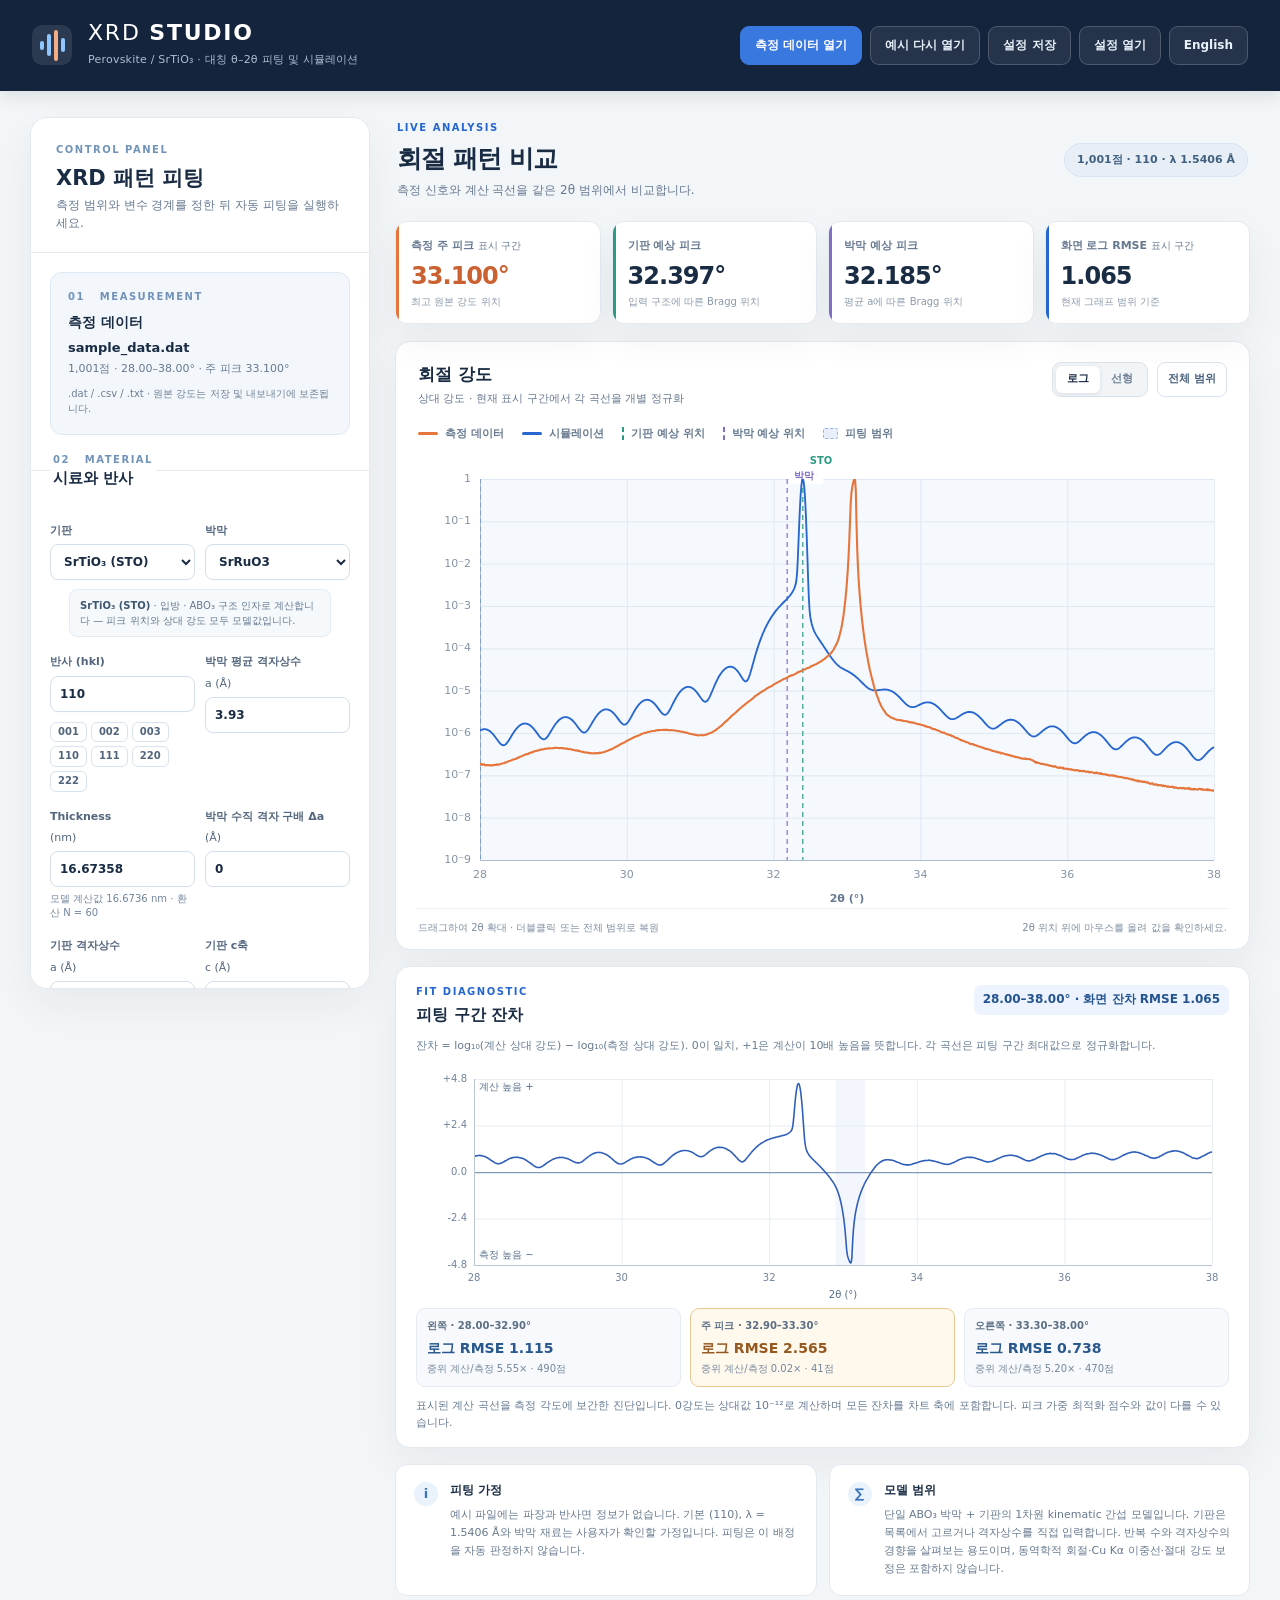
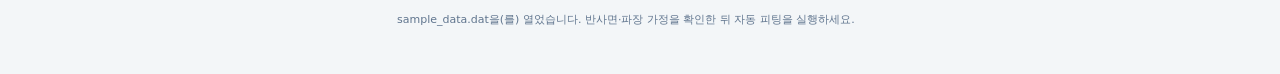
==== assets/xrd/index.html @ 5958a2b4 "Open the static XRD app after a shared lab code check" ====
<!doctype html>
<html lang="ko">
<head>
  <meta name="robots" content="noindex,nofollow">
  <meta charset="utf-8">
  <meta name="viewport" content="width=device-width, initial-scale=1">
  <meta name="theme-color" content="#14243d">
  <title>XRD Studio · 박막 회절 피팅</title>
  <link rel="icon" href="favicon.svg" type="image/svg+xml">
<link rel="stylesheet" href="styles.css">
  <script src="xrd_core.js" defer></script>
  <script src="xrd_fit.js" defer></script>
  <script src="xrd_local.js" defer></script>
  <script src="app.js" defer></script>
</head>
<body>
  <a class="skip-link" href="#results">결과로 건너뛰기</a>
  <header class="masthead">
    <div class="masthead-inner">
      <div class="brand">
        <div class="brand-mark" aria-hidden="true"><span></span><span></span><span></span><span></span></div>
        <div>
          <div class="brand-title">XRD <strong>STUDIO</strong></div>
          <p>Perovskite / SrTiO₃ · 대칭 θ–2θ 피팅 및 시뮬레이션</p>
        </div>
      </div>
      <div class="head-actions" aria-label="파일 작업">
        <button class="head-button primary" id="openData" type="button">측정 데이터 열기</button>
        <button class="head-button" id="openSample" type="button">예시 다시 열기</button>
        <button class="head-button" id="saveProject" type="button">설정 저장</button>
        <button class="head-button" id="loadProject" type="button">설정 열기</button>
        <a class="head-button lang-switch" id="langSwitch" href="en/">English</a>
      </div>
    </div>
  </header>

  <main class="workspace">
    <aside class="control-panel" aria-label="XRD 피팅과 시뮬레이션 설정">
      <div class="panel-heading">
        <div class="eyebrow">CONTROL PANEL</div>
        <h1>XRD 패턴 피팅</h1>
        <p>측정 범위와 변수 경계를 정한 뒤 자동 피팅을 실행하세요.</p>
      </div>

      <section class="data-card" aria-labelledby="data-title">
        <div class="section-kicker">01 &nbsp; MEASUREMENT</div>
        <h2 id="data-title">측정 데이터</h2>
        <div class="file-name" id="dataName">예시 데이터를 불러오는 중…</div>
        <div class="file-meta" id="dataMeta">2θ(°), 강도 · 2열 파일</div>
        <p class="small-note">.dat / .csv / .txt · 원본 강도는 저장 및 내보내기에 보존됩니다.</p>
      </section>

      <form id="settingsForm" novalidate>
        <fieldset class="setting-group">
          <legend><span class="section-kicker">02 &nbsp; MATERIAL</span><span>시료와 반사</span></legend>
          <div class="field-grid two">
            <label class="field">기판
              <select id="substrate_material" name="substrate_material"></select>
            </label>
            <label class="field">박막
              <select id="film_material" name="film_material">
                <option>SrRuO3</option><option>SrTiO3</option><option>BaTiO3</option>
                <option>LaAlO3</option><option>LaMnO3</option><option>LaNiO3</option><option>SrVO3</option>
              </select>
            </label>
          </div>
          <p class="small-note" id="substrateNote"></p>
          <div class="field-grid two">
            <label class="field">반사 (hkl)
              <input id="hkl" name="hkl" type="text" inputmode="text" autocomplete="off" spellcheck="false" value="110" required>
              <span class="hkl-quick" id="hklQuick"></span>
            </label>
            <label class="field">박막 평균 격자상수 <span>a (Å)</span><input id="film_lattice_a" name="film_lattice_a" type="number" step="any" value="3.93" required></label>
          </div>
          <div class="field-grid two">
            <label class="field">Thickness <span>(nm)</span><input id="film_thickness_nm" name="film_thickness_nm" type="number" step="any" min="0" value="16.67358" required><span class="thickness-conversion" id="filmThicknessQuantization">모델 반복 단위 N = 60</span></label>
            <label class="field">박막 수직 격자 구배 Δa <span>(Å)</span><input id="film_lattice_gradient_a" name="film_lattice_gradient_a" type="number" step="any" min="-0.2" max="0.2" value="0" required></label>
            <label class="field">기판 격자상수 <span>a (Å)</span><input id="substrate_lattice_a" name="substrate_lattice_a" type="number" step="any" value="3.905" required></label>
            <label class="field" id="substrateCField" hidden>기판 c축 <span>c (Å)</span><input id="substrate_lattice_c" name="substrate_lattice_c" type="number" step="any" min="0" value="0"></label>
            <label class="field">기판 유효 간섭 반복 수<input id="substrate_planes" name="substrate_planes" type="number" step="1" min="0" max="30000" value="10000" required></label>
          </div>
          <p class="small-note">Δa = 표면 a − 계면 a입니다. 모델의 반사면 법선 방향 유효 격자 간격이 선형으로 변한다고 가정하며, Thickness는 평균 a로 환산합니다.</p>
        </fieldset>

        <fieldset class="setting-group">
          <legend><span class="section-kicker">03 &nbsp; SCAN</span><span>측정과 분해능</span></legend>
          <label class="field">X선 파장 λ (Å)<input id="wavelength" name="wavelength" type="number" step="any" value="1.5406" required></label>
          <div class="field-grid three">
            <label class="field">2θ 시작 (°)<input id="xmin" name="xmin" type="number" step="any" value="28" required></label>
            <label class="field">2θ 끝 (°)<input id="xmax" name="xmax" type="number" step="any" value="38" required></label>
            <label class="field">간격 (°)<input id="step" name="step" type="number" step="any" value="0.01" required></label>
          </div>
          <div class="field-grid two">
            <label class="field">2θ 영점 보정 (°)<input id="angle_offset_deg" name="angle_offset_deg" type="number" step="any" value="0" required></label>
            <label class="field">기구 폭 FWHM (°)<input id="fwhm_deg" name="fwhm_deg" type="number" step="any" value="0.05" required></label>
          </div>
          <label class="field">상대 배경<input id="background" name="background" type="number" step="any" value="1e-8" required></label>
        </fieldset>

        <fieldset class="setting-group fitting-group">
          <legend><span class="section-kicker">04 &nbsp; FIT</span><span>자동 피팅</span></legend>
          <p class="fit-intro">선택한 2θ 구간에서 로그 강도와 주 피크 폭·형상을 함께 맞춥니다.</p>
          <div class="fit-range-heading"><strong>피팅 범위 (2θ)</strong><button id="useVisibleRange" type="button">현재 그래프 범위 사용</button></div>
          <div class="field-grid two fit-roi">
            <label class="field">시작 (°)<input id="fit_min" type="number" step="any" value="28" inputmode="decimal"></label>
            <label class="field">끝 (°)<input id="fit_max" type="number" step="any" value="38" inputmode="decimal"></label>
          </div>
          <div class="fit-variable-head"><strong>찾을 변수</strong><span>하한 · 상한</span></div>
          <div class="fit-variable-list">
            <div class="fit-variable" data-fit-key="film_lattice_a">
              <label class="fit-toggle"><input id="fit_enable_film_lattice_a" type="checkbox" checked><span>박막 평균 격자상수 a <small>Å</small></span></label>
              <div class="fit-bounds"><input id="fit_low_film_lattice_a" type="number" step="any" value="3.7" aria-label="박막 격자상수 하한"><span>–</span><input id="fit_high_film_lattice_a" type="number" step="any" value="4.15" aria-label="박막 격자상수 상한"></div>
            </div>
            <div class="fit-variable" data-fit-key="film_lattice_gradient_a">
              <label class="fit-toggle"><input id="fit_enable_film_lattice_gradient_a" type="checkbox"><span>박막 수직 격자 구배 Δa <small>Å</small></span></label>
              <div class="fit-bounds"><input id="fit_low_film_lattice_gradient_a" type="number" step="any" min="-0.2" max="0.2" value="-0.10" aria-label="박막 수직 격자 구배 하한"><span>–</span><input id="fit_high_film_lattice_gradient_a" type="number" step="any" min="-0.2" max="0.2" value="0.10" aria-label="박막 수직 격자 구배 상한"></div>
            </div>
            <div class="fit-variable" data-fit-key="film_planes">
              <label class="fit-toggle"><input id="fit_enable_film_planes" type="checkbox" checked><span>Thickness <small>nm</small></span></label>
              <div class="fit-bounds"><input id="fit_low_film_planes" type="number" step="any" min="0" value="1.3" aria-label="Thickness 하한 (nm)"><span>–</span><input id="fit_high_film_planes" type="number" step="any" min="0" value="140" aria-label="Thickness 상한 (nm)"></div>
              <div class="fit-conversion-note" id="fitThicknessBoundNote">현재 a·hkl 기준 반복 단위 N 범위로 환산됩니다.</div>
            </div>
            <div class="fit-variable" data-fit-key="angle_offset_deg">
              <label class="fit-toggle"><input id="fit_enable_angle_offset_deg" type="checkbox" checked><span>2θ 영점 보정 <small>°</small></span></label>
              <div class="fit-bounds"><input id="fit_low_angle_offset_deg" type="number" step="any" value="-1" aria-label="2θ 영점 보정 하한"><span>–</span><input id="fit_high_angle_offset_deg" type="number" step="any" value="1" aria-label="2θ 영점 보정 상한"></div>
            </div>
            <div class="fit-variable" data-fit-key="fwhm_deg">
              <label class="fit-toggle"><input id="fit_enable_fwhm_deg" type="checkbox"><span>기구 Gaussian FWHM <small>°</small></span></label>
              <div class="fit-bounds"><input id="fit_low_fwhm_deg" type="number" step="any" value="0.005" aria-label="기구 폭 하한"><span>–</span><input id="fit_high_fwhm_deg" type="number" step="any" value="0.3" aria-label="기구 폭 상한"></div>
            </div>
            <div class="fit-variable" data-fit-key="substrate_planes">
              <label class="fit-toggle"><input id="fit_enable_substrate_planes" type="checkbox"><span>기판 유효 간섭 반복 수 <small>정수</small></span></label>
              <div class="fit-bounds"><input id="fit_low_substrate_planes" type="number" step="1" min="1" max="30000" value="1000" aria-label="기판 간섭 반복 수 하한"><span>–</span><input id="fit_high_substrate_planes" type="number" step="1" min="1" max="30000" value="20000" aria-label="기판 간섭 반복 수 상한"></div>
            </div>
            <div class="fit-variable" data-fit-key="background">
              <label class="fit-toggle"><input id="fit_enable_background" type="checkbox"><span>상대 배경</span></label>
              <div class="fit-bounds"><input id="fit_low_background" type="number" step="any" value="0" aria-label="상대 배경 하한"><span>–</span><input id="fit_high_background" type="number" step="any" value="0.01" aria-label="상대 배경 상한"></div>
            </div>
          </div>
          <p class="fit-hint">선택한 변수의 현재값이 경계 밖이면 가장 가까운 경계에서 피팅을 시작합니다. Thickness는 평균 a·hkl로 정수 반복 단위 N에 환산됩니다. Δa는 기본적으로 고정되며 피팅을 켜도 독립적으로 측정된 strain을 뜻하지 않습니다. 기판 반복 수는 최대 30,000까지 입력할 수 있지만 넓은 계산 스캔에서는 적분 한계에 닿을 수 있습니다. 기구 FWHM은 측정 피크의 전체 반치폭과 다릅니다. 반사면, 파장, 재료 배정은 사용자가 정하는 가정입니다.</p>
          <label class="field fit-budget">탐색 예산
            <select id="fit_evaluations"><option value="400" selected>기본 · 최대 400회 평가</option><option value="800">정밀 · 최대 800회 평가</option><option value="1200">확대 · 최대 1,200회 평가</option></select>
          </label>
          <button class="button fit-action" id="runFit" type="button"><span class="fit-spinner" aria-hidden="true"></span> 측정 데이터 자동 피팅</button>
          <button class="button outline fit-cancel" id="cancelFit" type="button" hidden>피팅 중단</button>
          <div class="fit-progress" id="fitProgress" role="status" aria-live="polite">피팅 대기 중 · 최대 400회 모델 평가</div>
        </fieldset>

        <div class="panel-actions">
          <button class="button action" id="runSimulation" type="submit"><span class="button-icon" aria-hidden="true">↻</span> 시뮬레이션 업데이트</button>
          <button class="button subtle" id="alignPeak" type="button">측정 주 피크를 기판으로 가정해 정렬</button>
          <button class="button outline" id="exportCsv" type="button">곡선 CSV 내보내기 <span aria-hidden="true">↗</span></button>
        </div>
      </form>
    </aside>

    <section id="results" class="results" aria-labelledby="results-title">
      <div class="results-head">
        <div>
          <div class="eyebrow blue">LIVE ANALYSIS</div>
          <h2 id="results-title">회절 패턴 비교</h2>
          <p>측정 신호와 계산 곡선을 같은 2θ 범위에서 비교합니다.</p>
        </div>
        <div class="scan-badge" id="scanBadge">계산 준비 중</div>
      </div>

      <div class="metrics" aria-label="주요 결과">
        <div class="metric-card observed"><div class="metric-label">측정 주 피크 <span>표시 구간</span></div><div class="metric-value" id="observedPeak">—</div><div class="metric-hint">최고 원본 강도 위치</div></div>
        <div class="metric-card substrate"><div class="metric-label">기판 예상 피크</div><div class="metric-value" id="substratePeak">—</div><div class="metric-hint">입력 구조에 따른 Bragg 위치</div></div>
        <div class="metric-card film"><div class="metric-label">박막 예상 피크</div><div class="metric-value" id="filmPeak">—</div><div class="metric-hint">평균 a에 따른 Bragg 위치</div></div>
        <div class="metric-card error"><div class="metric-label">화면 로그 RMSE <span>표시 구간</span></div><div class="metric-value" id="logRmse">—</div><div class="metric-hint">현재 그래프 범위 기준</div></div>
      </div>

      <section class="fit-result" id="fitResult" aria-labelledby="fit-result-title" hidden>
        <div class="fit-result-top"><div><div class="eyebrow blue">BEST FIT</div><h3 id="fit-result-title">자동 피팅 결과</h3></div><span id="fitResultRange">—</span></div>
        <p class="fit-stale" id="fitStale" hidden>설정이 변경되었습니다. 아래 값은 이전 피팅 결과입니다. 변경한 설정으로 피팅을 다시 실행하세요.</p>
        <div class="fit-result-grid">
          <div><span id="fitThicknessLabel">Thickness (피팅값)</span><strong id="fitThickness">—</strong></div>
          <div><span>박막 평균 a</span><strong id="fitLattice">—</strong></div>
          <div><span id="fitGradientLabel">박막 수직 격자 구배 Δa</span><strong id="fitGradient">—</strong><small id="fitGradientEndpoints">—</small></div>
          <div><span id="fitPlanesLabel">반복 단위 N (피팅)</span><strong id="fitPlanes">—</strong></div>
          <div><span>기구 Gaussian FWHM</span><strong id="fitFwhm">—</strong></div>
          <div><span>피크 반치폭 · 측정 → 계산</span><strong id="fitPeakFwhm">—</strong></div>
          <div><span>로그 RMSE</span><strong id="fitError">—</strong></div>
        </div>
        <p id="fitResultDetails">—</p>
        <p id="fitMerit" class="fit-merit" hidden></p>
        <div class="fit-warning" id="fitWarning" hidden></div>
        <p class="fit-result-note">Thickness는 평균 a와 선택한 hkl의 단일 박막/기판 모델값입니다. Δa는 계면→표면 유효 격자 간격의 선형 변화이며 독립적으로 측정된 strain이 아닙니다. 피크 반치폭은 박막·기판 간섭까지 포함한 측정/계산 패턴의 폭이며 기구 Gaussian FWHM과 다릅니다. 반사면·파장·재료 배정이 달라지면 결과도 달라집니다. 최적화가 전역 최적값을 보장하지 않으므로 초기값·경계·탐색 예산을 바꿔 재실행해 확인하세요.</p>
      </section>

      <section class="chart-card" aria-labelledby="chart-title">
        <div class="chart-heading">
          <div>
            <h3 id="chart-title">회절 강도</h3>
            <p>상대 강도 · 현재 표시 구간에서 각 곡선을 개별 정규화</p>
          </div>
          <div class="chart-controls">
            <div class="segmented" role="group" aria-label="강도 축">
              <button id="logScale" type="button" aria-pressed="true">로그</button>
              <button id="linearScale" type="button" aria-pressed="false">선형</button>
            </div>
            <button class="reset-button" id="resetZoom" type="button">전체 범위</button>
          </div>
        </div>
        <p class="curve-stale" id="curveStale" hidden>모델 입력값이 아직 적용되지 않았습니다. 현재 그래프와 잔차는 마지막 계산 곡선을 보여줍니다.</p>
        <div class="legend" aria-label="그래프 범례">
          <span><i class="legend-line measured"></i>측정 데이터</span>
          <span><i class="legend-line simulated"></i>시뮬레이션</span>
          <span><i class="legend-marker substrate"></i>기판 예상 위치</span>
          <span><i class="legend-marker film"></i>박막 예상 위치</span>
          <span><i class="legend-region"></i>피팅 범위</span>
        </div>
        <div class="plot-wrap" id="plotWrap">
          <canvas id="chartCanvas" role="img" aria-label="측정 데이터와 시뮬레이션 강도의 2θ 그래프"></canvas>
          <canvas id="interactionCanvas" aria-hidden="true"></canvas>
          <div class="plot-tooltip" id="plotTooltip" hidden></div>
        </div>
        <div class="chart-footer"><span>드래그하여 2θ 확대 · 더블클릭 또는 전체 범위로 복원</span><span id="hoverReadout" aria-live="off">2θ 위치 위에 마우스를 올려 값을 확인하세요.</span></div>
      </section>

      <section class="residual-card" id="residualCard" aria-labelledby="residual-title" hidden>
        <div class="residual-heading"><div><div class="eyebrow blue">FIT DIAGNOSTIC</div><h3 id="residual-title">피팅 구간 잔차</h3></div><strong id="residualOverall">—</strong></div>
        <p class="residual-explanation">잔차 = log₁₀(계산 상대 강도) − log₁₀(측정 상대 강도). 0이 일치, +1은 계산이 10배 높음을 뜻합니다. 각 곡선은 피팅 구간 최대값으로 정규화합니다.</p>
        <div class="residual-plot-wrap" id="residualPlotWrap"><canvas id="residualCanvas" role="img" aria-label="피팅 범위의 각도별 계산 대 측정 로그 강도 잔차"></canvas></div>
        <div class="residual-regions" id="residualRegions" aria-label="왼쪽, 주 피크, 오른쪽 구간별 잔차"></div>
        <p class="residual-note" id="residualNote">표시된 전체 계산 곡선을 측정 각도에 보간한 진단입니다. 피팅 최적화 점수와 값이 다를 수 있습니다.</p>
      </section>

      <div class="info-grid">
        <section class="info-card" aria-labelledby="assumptions-title">
          <div class="info-icon" aria-hidden="true">i</div>
          <div><h3 id="assumptions-title">피팅 가정</h3><p>예시 파일에는 파장과 반사면 정보가 없습니다. 기본 (110), λ = 1.5406 Å와 박막 재료는 사용자가 확인할 가정입니다. 피팅은 이 배정을 자동 판정하지 않습니다.</p></div>
        </section>
        <section class="info-card" aria-labelledby="model-title">
          <div class="info-icon" aria-hidden="true">∑</div>
          <div><h3 id="model-title">모델 범위</h3><p>단일 ABO₃ 박막 + 기판의 1차원 kinematic 간섭 모델입니다. 기판은 목록에서 고르거나 격자상수를 직접 입력합니다. 반복 수와 격자상수의 경향을 살펴보는 용도이며, 동역학적 회절·Cu Kα 이중선·절대 강도 보정은 포함하지 않습니다.</p></div>
        </section>
      </div>
      <div class="status" id="status" role="status" aria-live="polite">예시 데이터를 불러오는 중입니다.</div>
    </section>
  </main>

  <input id="dataFile" type="file" accept=".dat,.csv,.txt,.xy,text/plain,text/csv" hidden>
  <input id="projectFile" type="file" accept=".json,application/json" hidden>
</body>
</html>
---- assets/xrd/styles.css ----
:root{color-scheme:light;--navy:#14243d;--ink:#1a2c44;--muted:#66788f;--line:#e3e9ef;--bg:#f3f6f8;--white:#fff;--blue:#2566cf;--orange:#e5753b;--green:#2d9b83;--violet:#806ec4;--shadow:0 16px 42px rgba(25,45,70,.055)}
*{box-sizing:border-box}
html{scroll-behavior:smooth}
body{margin:0;background:var(--bg);color:var(--ink);font-family:Inter,Apple SD Gothic Neo,Pretendard,Noto Sans KR,Malgun Gothic,system-ui,-apple-system,sans-serif;font-size:14px;line-height:1.48}
button,input,select{font:inherit}
button{cursor:pointer}
button:disabled{cursor:wait;opacity:.7}
:focus-visible{outline:3px solid #88b7fd;outline-offset:2px}
.skip-link{position:absolute;top:-100px;left:16px;background:#fff;z-index:20;padding:9px 12px;border-radius:6px}.skip-link:focus{top:10px}
.masthead{background:var(--navy);color:#fff;box-shadow:0 3px 18px rgba(12,30,54,.13)}
.masthead-inner{width:min(1600px,100%);margin:auto;min-height:91px;display:flex;align-items:center;justify-content:space-between;gap:24px;padding:15px 32px}
.brand{display:flex;align-items:center;gap:16px;min-width:0}.brand-title{font-size:22px;line-height:1;font-weight:300;letter-spacing:.08em;white-space:nowrap}.brand-title strong{font-weight:800}.brand p{color:#afbdd0;margin:8px 0 0;font-size:11px;letter-spacing:.02em;white-space:nowrap}
.brand-mark{width:40px;height:40px;display:flex;align-items:center;justify-content:center;gap:3px;border-radius:10px;background:rgba(255,255,255,.1);flex:none}.brand-mark span{width:4px;border-radius:2px;background:#8fc6fd}.brand-mark span:nth-child(1){height:9px}.brand-mark span:nth-child(2){height:22px}.brand-mark span:nth-child(3){height:31px;background:#f3ad85}.brand-mark span:nth-child(4){height:14px}
.head-actions{display:flex;gap:8px;align-items:center;justify-content:flex-end;flex-wrap:wrap}.head-button{border:1px solid rgba(255,255,255,.19);background:rgba(255,255,255,.075);color:#e8f0fa;border-radius:9px;padding:10px 14px;font-weight:650;font-size:12px;white-space:nowrap;transition:background .18s,border .18s,transform .18s}.head-button:hover{background:rgba(255,255,255,.15);transform:translateY(-1px)}.head-button.primary{background:#3978df;border-color:#3978df;color:white}.head-button.primary:hover{background:#4c88ee}
.workspace{width:min(1600px,100%);margin:0 auto;padding:26px 30px 42px;display:grid;grid-template-columns:340px minmax(0,1fr);gap:25px;align-items:start}
.control-panel,.chart-card,.metric-card,.info-card{background:#fff;border:1px solid var(--line);box-shadow:var(--shadow)}
.control-panel{border-radius:17px;overflow:auto;max-height:calc(100vh - 28px);position:sticky;top:14px;scrollbar-width:thin}
.panel-heading{padding:25px 25px 20px;border-bottom:1px solid var(--line)}.eyebrow,.section-kicker{font-size:10px;letter-spacing:.15em;font-weight:800;color:#7293b8}.eyebrow.blue{color:var(--blue)}.panel-heading h1{font-size:21px;line-height:1.2;margin:8px 0 6px}.panel-heading p,.results-head p{color:var(--muted);margin:0;font-size:12px}
.data-card{margin:19px 19px 0;padding:17px;background:#f3f7fb;border:1px solid #dce8f3;border-radius:12px}.data-card h2{font-size:14px;margin:7px 0 7px}.file-name{font-size:13px;font-weight:750;word-break:break-all;line-height:1.3}.file-meta{font-size:11px;color:var(--muted);margin-top:4px}.small-note{color:#6c7e92;font-size:10px;margin:10px 0 0}
.setting-group{min-width:0;border:0;border-top:1px solid var(--line);margin:19px 0 0;padding:18px 19px 0}.setting-group legend{padding:0 3px;display:flex;flex-direction:column;gap:3px;font-size:15px;font-weight:800;line-height:1.25}.setting-group legend .section-kicker{font-size:10px;font-weight:800}.static-field{display:flex;justify-content:space-between;align-items:center;color:var(--muted);font-size:11px;border-radius:8px;background:#f6f8fa;padding:8px 10px;margin:4px 0 11px}.static-field strong{font-size:12px;color:var(--ink)}.muted{font-weight:500;color:var(--muted)}
.field-grid{display:grid;gap:10px;margin-top:9px}.field-grid.two{grid-template-columns:repeat(2,minmax(0,1fr))}.field-grid.three{grid-template-columns:repeat(3,minmax(0,1fr));gap:8px}.field{display:flex;flex-direction:column;gap:5px;font-size:11px;font-weight:700;color:#52657c;min-width:0;margin-top:8px}.field span{font-weight:500}.field input,.field select{width:100%;min-width:0;height:36px;border:1px solid #d5dfea;border-radius:8px;background:#fff;color:var(--ink);padding:0 9px;font-size:12px;font-weight:600;box-shadow:0 1px 2px rgba(20,36,61,.015);transition:border-color .15s,box-shadow .15s}.field input:focus,.field select:focus{border-color:#6c9ee9;box-shadow:0 0 0 3px #e7f0ff;outline:0}.field input:invalid{border-color:#d8816c}
.panel-actions{display:grid;gap:8px;padding:22px 19px 22px}.button{border-radius:9px;min-height:40px;border:1px solid transparent;padding:8px 12px;font-weight:800;font-size:12px;transition:background .18s,transform .18s,border .18s}.button:hover:not(:disabled){transform:translateY(-1px)}.button.action{background:var(--blue);color:#fff;box-shadow:0 6px 15px rgba(37,102,207,.19)}.button.action:hover{background:#1e57b8}.button.subtle{background:#edf3fc;color:#294e87}.button.subtle:hover{background:#e1ecfa}.button.outline{background:#fff;border-color:#cfdae7;color:#40546e}.button.outline:hover{background:#f8fafc}.button-icon{font-size:17px;line-height:0;vertical-align:-1px;margin-right:5px}
.results{min-width:0}.results-head{display:flex;align-items:center;justify-content:space-between;gap:16px;margin:4px 2px 21px}.results-head h2{font-size:25px;margin:4px 0 5px;letter-spacing:-.035em}.scan-badge{font-size:11px;white-space:nowrap;color:#41607f;background:#e7eef5;border:1px solid #d8e4ef;padding:8px 12px;border-radius:99px;font-weight:750}
.metrics{display:grid;grid-template-columns:repeat(4,minmax(0,1fr));gap:11px;margin-bottom:17px}.metric-card{border-radius:12px;padding:16px 15px 14px;position:relative;overflow:hidden;min-width:0}.metric-card::before{content:"";position:absolute;inset:0 auto 0 0;width:3px;background:var(--blue)}.metric-card.observed::before{background:var(--orange)}.metric-card.substrate::before{background:var(--green)}.metric-card.film::before{background:var(--violet)}.metric-card.error::before{background:var(--blue)}.metric-label{font-size:11px;color:var(--muted);font-weight:800;white-space:nowrap}.metric-label span{font-weight:500;font-size:10px}.metric-value{font-size:24px;line-height:1.2;font-variant-numeric:tabular-nums;font-weight:800;margin:8px 0 4px;letter-spacing:-.04em;white-space:nowrap}.metric-card.observed .metric-value{color:#cb6031}.metric-hint{color:#8a99aa;font-size:10px;white-space:nowrap;overflow:hidden;text-overflow:ellipsis}
.chart-card{border-radius:15px;padding:20px 20px 13px}.chart-heading{display:flex;justify-content:space-between;align-items:start;gap:12px;padding:0 2px}.chart-heading h3{font-size:17px;margin:0 0 3px}.chart-heading p{margin:0;color:var(--muted);font-size:11px}.chart-controls{display:flex;align-items:center;gap:9px}.segmented{display:flex;border:1px solid #d9e3ec;padding:3px;border-radius:9px;background:#f2f5f8}.segmented button{border:0;background:transparent;color:#6f8094;padding:5px 11px;border-radius:6px;font-weight:750;font-size:11px}.segmented button[aria-pressed=true]{background:#fff;color:var(--ink);box-shadow:0 1px 4px rgba(25,45,70,.12)}.reset-button{border:1px solid #d9e3ec;background:#fff;color:#465f7c;font-size:11px;font-weight:800;border-radius:8px;padding:8px 10px;white-space:nowrap}.reset-button:hover{background:#f5f8fb}
.legend{display:flex;align-items:center;gap:18px;flex-wrap:wrap;margin:19px 2px 0;color:#677a90;font-size:11px;font-weight:700}.legend span{display:flex;align-items:center;gap:7px}.legend-line{width:20px;height:0;border-top:3px solid;border-radius:2px}.legend-line.measured{border-color:var(--orange)}.legend-line.simulated{border-color:var(--blue)}.legend-marker{height:13px;border-left:2px dashed}.legend-marker.substrate{border-color:var(--green)}.legend-marker.film{border-color:var(--violet)}
.plot-wrap{height:460px;width:100%;position:relative;margin-top:6px;touch-action:none;cursor:crosshair;overflow:hidden}.plot-wrap canvas{position:absolute;inset:0;width:100%;height:100%;display:block}.plot-wrap #interactionCanvas{pointer-events:none}.plot-tooltip{position:absolute;z-index:3;pointer-events:none;min-width:148px;background:rgba(20,36,61,.95);color:#fff;border-radius:8px;padding:9px 11px;font-size:11px;line-height:1.55;box-shadow:0 8px 25px rgba(15,31,53,.22);white-space:nowrap}.plot-tooltip b{font-size:12px}.plot-tooltip .orange{color:#ffb087}.plot-tooltip .blue{color:#9bbfff}
.chart-footer{border-top:1px solid #edf1f4;display:flex;justify-content:space-between;gap:10px;padding:12px 2px 0;color:#7e8da0;font-size:10px}.chart-footer span:last-child{font-variant-numeric:tabular-nums;text-align:right}
.info-grid{display:grid;grid-template-columns:repeat(2,minmax(0,1fr));gap:12px;margin-top:16px}.info-card{border-radius:12px;padding:17px 18px;display:flex;gap:12px;box-shadow:none}.info-card h3{font-size:12px;margin:0 0 6px}.info-card p{margin:0;color:#67798e;font-size:11px;line-height:1.65}.info-icon{display:grid;place-items:center;flex:none;width:24px;height:24px;border-radius:50%;background:#eaf2fb;color:#3b75bd;font-size:13px;font-weight:800}.status{margin:16px 2px 0;min-height:20px;font-size:11px;color:#60758e}.status.error{color:#b64538}
@media(max-width:1120px){.masthead-inner{padding:15px 22px}.workspace{padding:22px;grid-template-columns:305px minmax(0,1fr);gap:18px}.metrics{grid-template-columns:repeat(2,minmax(0,1fr))}.metric-card{padding:13px}.metric-value{font-size:22px}.info-grid{grid-template-columns:1fr}.head-actions{gap:5px}.head-button{padding:8px 9px;font-size:11px}}
@media(max-width:760px){.masthead-inner{align-items:flex-start;flex-direction:column;gap:16px;padding:18px}.brand p{white-space:normal}.head-actions{justify-content:flex-start}.workspace{display:block;padding:16px}.control-panel{max-height:none;position:static;margin-bottom:22px}.results-head{align-items:flex-start;flex-direction:column;gap:9px}.chart-card{padding:16px 12px 12px}.chart-heading{flex-wrap:wrap}.plot-wrap{height:370px}.legend{gap:8px 14px}.chart-footer{flex-direction:column}.chart-footer span:last-child{text-align:left}}
@media(max-width:420px){.head-actions{display:grid;grid-template-columns:repeat(2,1fr);width:100%}.head-button{white-space:normal}.metrics{gap:8px}.metric-label{font-size:10px}.metric-value{font-size:19px}.metric-hint{font-size:9px}.field-grid.three{grid-template-columns:repeat(3,minmax(0,1fr))}.field-grid.three .field{font-size:10px}.plot-wrap{height:330px}.scan-badge{white-space:normal}}

/* Automatic fitting controls and results */
.fitting-group{padding-bottom:4px}.fit-intro{font-size:11px;line-height:1.55;color:var(--muted);margin:8px 0 13px}.fit-range-heading,.fit-variable-head{display:flex;align-items:center;justify-content:space-between;gap:8px}.fit-range-heading strong,.fit-variable-head strong{font-size:11px;color:#40546e}.fit-range-heading button{border:0;background:transparent;color:var(--blue);font-size:10px;font-weight:800;padding:3px 0;text-align:right}.fit-range-heading button:hover{text-decoration:underline}.fit-roi{margin-top:2px}.fit-variable-head{margin-top:17px;padding-bottom:5px;border-bottom:1px solid #e9eef3}.fit-variable-head span{font-size:10px;color:#90a0b0}.fit-variable-list{display:grid;gap:0}.fit-variable{padding:10px 0;border-bottom:1px solid #edf1f4}.fit-toggle{display:flex;align-items:center;gap:8px;color:#435870;font-size:11px;font-weight:750;cursor:pointer}.fit-toggle input{width:15px;height:15px;accent-color:#2869ce;cursor:pointer;flex:none;margin:0}.fit-toggle small{font-size:10px;color:#8b9aab;font-weight:550}.fit-bounds{display:grid;grid-template-columns:minmax(0,1fr) 12px minmax(0,1fr);align-items:center;gap:5px;margin:7px 0 0 23px}.fit-bounds input{width:100%;min-width:0;height:32px;border:1px solid #d5dfea;border-radius:7px;background:#fff;color:var(--ink);padding:0 7px;font-size:11px;font-weight:650;font-variant-numeric:tabular-nums}.fit-bounds input:focus{border-color:#6c9ee9;box-shadow:0 0 0 3px #e7f0ff;outline:0}.fit-bounds span{text-align:center;color:#a1afbd}.fit-variable.is-fixed .fit-bounds{opacity:.5}.fit-variable.is-fixed .fit-bounds input{background:#f7f9fb}.fit-hint{font-size:10px;line-height:1.6;color:#77899e;margin:12px 0 13px}.button.fit-action{display:flex;align-items:center;justify-content:center;width:100%;background:#173e77;color:#fff;min-height:43px;box-shadow:0 6px 15px rgba(23,62,119,.17)}.button.fit-action:hover{background:#205297}.button.fit-action:disabled{opacity:.74}.fit-spinner{display:none;width:14px;height:14px;border:2px solid rgba(255,255,255,.35);border-top-color:#fff;border-radius:50%;margin-right:7px}.fit-action.is-busy .fit-spinner{display:inline-block;animation:fit-spin .8s linear infinite}@keyframes fit-spin{to{transform:rotate(360deg)}}.button.fit-cancel{width:100%;margin-top:7px;border-color:#e0c3bb;color:#9a4b38;background:#fff}.button.fit-cancel:hover:not(:disabled){background:#fdf4f2}.button.fit-cancel[hidden]{display:none}
.head-actions .lang-switch{display:inline-flex;align-items:center;text-decoration:none}
.hkl-quick{display:flex;gap:4px;flex-wrap:wrap;margin-top:5px}.hkl-quick button{border:1px solid #d9e3ec;background:#fff;color:#51657d;border-radius:6px;padding:2px 7px;font-size:10px;font-weight:700;font-variant-numeric:tabular-nums}.hkl-quick button:hover:not(:disabled){background:#eef4fc;border-color:#b9cde8}.hkl-quick button[aria-pressed=true]{background:#2566cf;border-color:#2566cf;color:#fff}
#substrateNote{margin:9px 19px 0;padding:8px 10px;background:#f6f9fc;border:1px solid #e3ebf3;border-radius:8px;font-size:10px;line-height:1.5;color:#64788f}#substrateNote:empty{display:none}#substrateNote b{color:#3d566e}#substrateNote b.sw-absent{color:#b64538}
.fit-progress{font-size:10px;line-height:1.5;color:#708399;min-height:17px;margin-top:8px}.fit-progress.error{color:#b64538}.fit-progress.success{color:#207a69}.fit-progress.warning{color:#995a20}
.fit-result{background:#fff;border:1px solid #cbdcf4;border-left:4px solid var(--blue);border-radius:13px;padding:17px 19px;margin:0 0 17px;box-shadow:var(--shadow)}.fit-result[hidden]{display:none}.fit-result-top{display:flex;justify-content:space-between;align-items:center;gap:12px}.fit-result h3{font-size:16px;margin:3px 0 0}.fit-result-top>span{color:#6382a6;font-size:11px;font-weight:750;white-space:nowrap}.fit-result-grid{display:grid;grid-template-columns:repeat(4,minmax(0,1fr));gap:9px;margin-top:16px}.fit-result-grid>div{background:#f3f7fc;border:1px solid #e3ecf7;border-radius:9px;padding:10px 11px;min-width:0}.fit-result-grid span{display:block;font-size:10px;color:#6c8097;font-weight:750}.fit-result-grid strong{display:block;font-size:17px;color:#1e4f94;font-variant-numeric:tabular-nums;white-space:nowrap;overflow:hidden;text-overflow:ellipsis;margin-top:4px}.fit-result>p{margin:12px 0 0;color:#526b86;font-size:11px;line-height:1.55}.fit-result>p.fit-result-note{color:#77899d;font-size:10px;margin-top:5px}.legend-region{display:inline-block;width:15px;height:11px;background:rgba(37,102,207,.1);border:1px dashed #91b3e8;border-radius:2px}
@media(max-width:1120px){.fit-result-grid{grid-template-columns:repeat(2,minmax(0,1fr))}}
.fit-result.is-stale{border-color:#c6d0dc;border-left-color:#8798aa}.fit-result.is-stale .fit-result-grid,.fit-result.is-stale .fit-result-note{opacity:.76}.fit-result>p.fit-stale{border:1px solid #e7c999;background:#fff6e6;color:#805218;font-size:12px;font-weight:750;padding:10px 12px;border-radius:8px;margin:12px 0 0}.fit-stale[hidden]{display:none}
.curve-stale{font-size:11px;font-weight:750;line-height:1.5;color:#805218;background:#fff6e6;border:1px solid #e7c999;border-radius:7px;padding:8px 10px;margin:13px 2px 0}.curve-stale[hidden]{display:none}
.residual-card{background:#fff;border:1px solid var(--line);border-radius:15px;box-shadow:var(--shadow);margin-top:16px;padding:18px 20px 16px}.residual-card[hidden]{display:none}.residual-heading{display:flex;justify-content:space-between;align-items:flex-start;gap:12px}.residual-heading h3{font-size:16px;margin:3px 0 0}.residual-heading strong{font-size:12px;color:#24548f;background:#edf4ff;border-radius:7px;padding:6px 9px;white-space:nowrap;font-variant-numeric:tabular-nums}.residual-explanation,.residual-note{font-size:11px;color:#667a91;line-height:1.55}.residual-explanation{margin:11px 0 3px}.residual-note{margin:10px 0 0}.residual-plot-wrap{width:100%;height:245px;position:relative}.residual-plot-wrap canvas{position:absolute;inset:0;width:100%;height:100%;display:block}.residual-regions{display:grid;grid-template-columns:repeat(3,minmax(0,1fr));gap:9px;margin-top:6px}.residual-region{border:1px solid #e4ebf3;background:#f7f9fc;border-radius:9px;padding:10px;min-width:0}.residual-region.is-worst{border-color:#e8c992;background:#fff9ed}.residual-region span,.residual-region strong,.residual-region small{display:block}.residual-region span{font-size:10px;font-weight:800;color:#5b6e84}.residual-region strong{font-size:14px;color:#28588e;margin-top:4px;font-variant-numeric:tabular-nums}.residual-region.is-worst strong{color:#95581f}.residual-region small{font-size:10px;color:#73869a;margin-top:3px;line-height:1.4}
@media(max-width:760px){.residual-card{padding:16px 12px}.residual-heading{flex-wrap:wrap}.residual-heading strong{white-space:normal}.residual-plot-wrap{height:230px}.residual-regions{grid-template-columns:1fr}}
.fit-result>div.fit-warning{border:1px solid #f3d7b0;background:#fff8ec;color:#8a561e;border-radius:8px;padding:9px 11px;margin-top:11px;font-size:11px;line-height:1.5}.fit-warning[hidden]{display:none}.fit-warning-item{display:block;position:relative;padding-left:13px}.fit-warning-item+.fit-warning-item{margin-top:5px}.fit-warning-item::before{content:"•";position:absolute;left:2px;color:#b9772b;font-weight:800}.fit-result.needs-review{border-color:#e9c28e;border-left-color:#c88331}
.fit-budget{margin:0 0 12px}.fit-budget select{background:#f8fbff}
.thickness-conversion{font-size:10px;color:#71849b;font-weight:600;line-height:1.4}.fit-conversion-note{margin:5px 0 0 23px;color:#8292a5;font-size:10px;line-height:1.45}.fit-result-grid{grid-template-columns:repeat(4,minmax(0,1fr))}.fit-result-grid strong{font-size:15px}.fit-result-grid small{display:block;color:#71849b;font-size:10px;line-height:1.4;margin-top:4px}.fit-result>p.fit-merit{color:#315c90;background:#edf4ff;border-radius:7px;padding:7px 10px;margin-top:9px}.fit-merit[hidden]{display:none}
@media(max-width:1120px){.fit-result-grid{grid-template-columns:repeat(2,minmax(0,1fr))}}
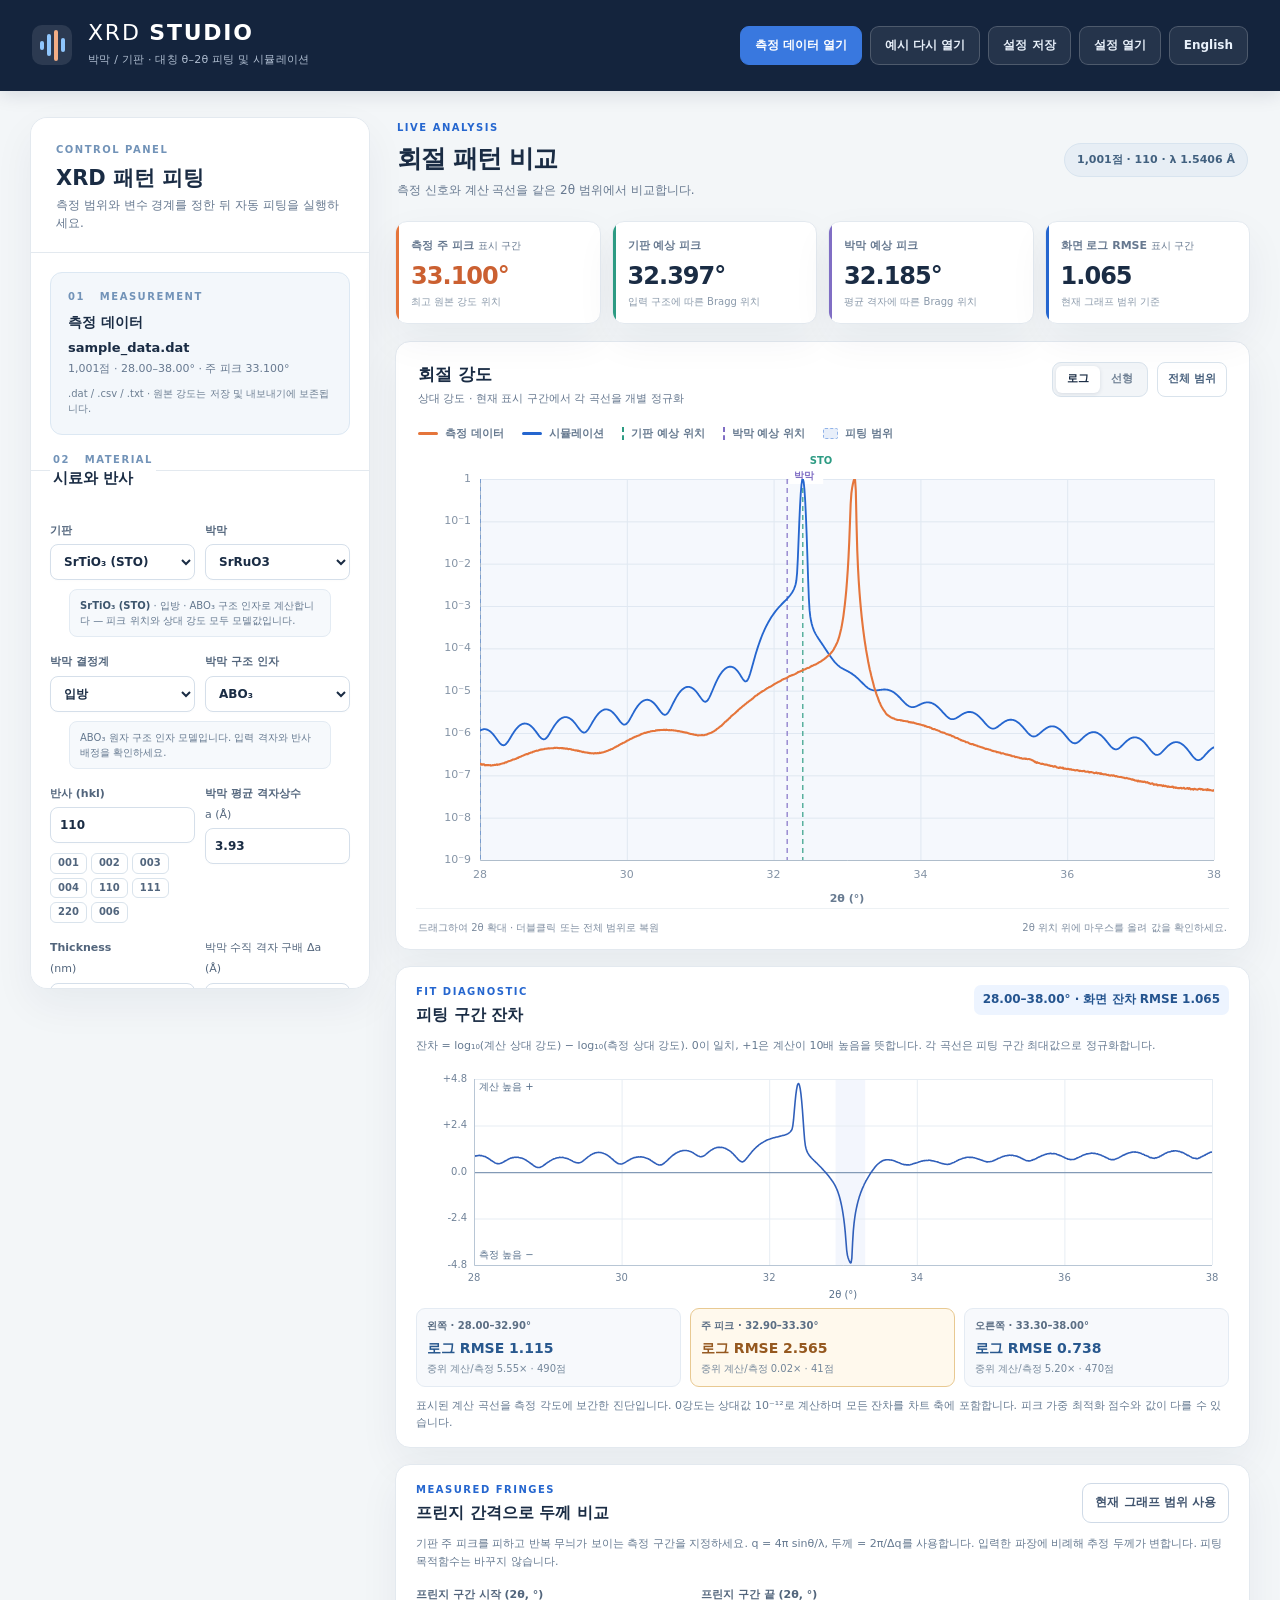
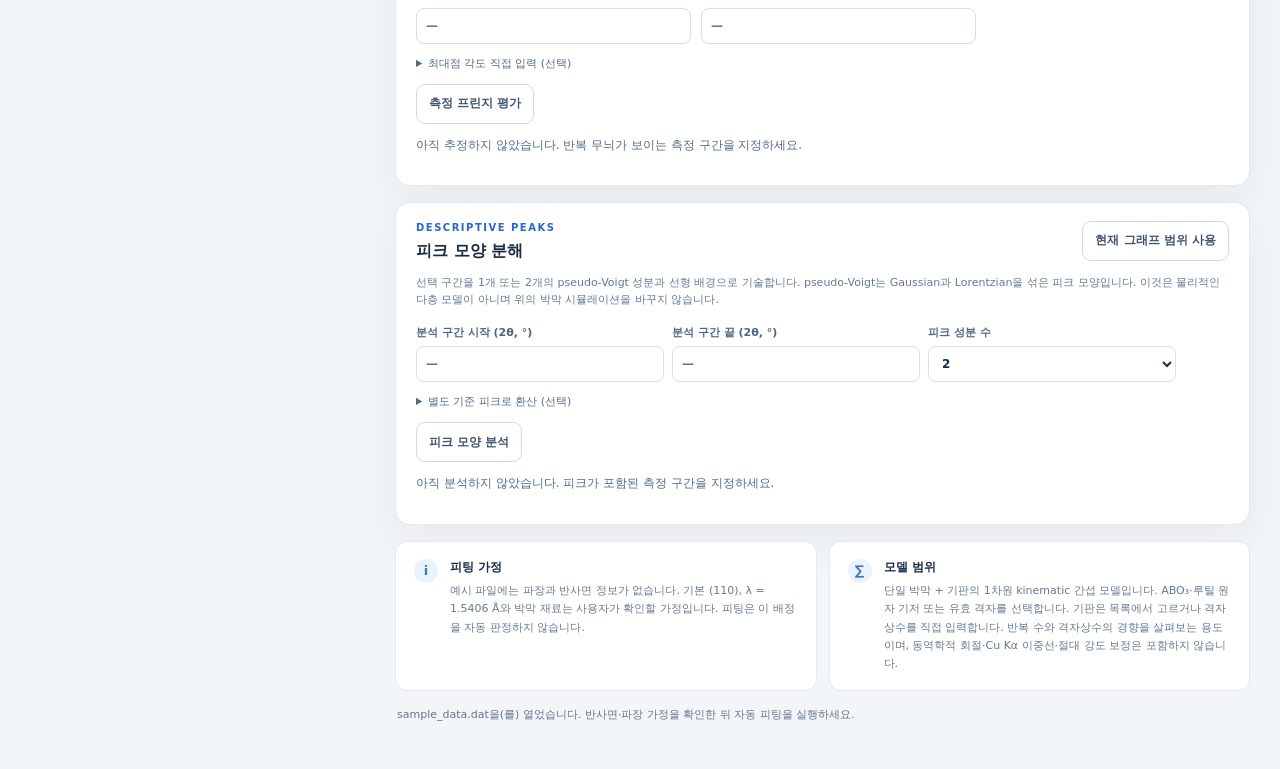
==== commit f5320260: "Build rutile XRD diagnostics and verify bilingual analysis workflows" ====
--- a/assets/xrd/index.html
+++ b/assets/xrd/index.html
@@ -10,6 +10,8 @@
 <link rel="stylesheet" href="styles.css">
   <script src="xrd_core.js" defer></script>
   <script src="xrd_fit.js" defer></script>
+  <script src="xrd_fringes.js" defer></script>
+  <script src="xrd_peaks.js" defer></script>
   <script src="xrd_local.js" defer></script>
   <script src="app.js" defer></script>
 </head>
@@ -21,7 +23,7 @@
         <div class="brand-mark" aria-hidden="true"><span></span><span></span><span></span><span></span></div>
         <div>
           <div class="brand-title">XRD <strong>STUDIO</strong></div>
-          <p>Perovskite / SrTiO₃ · 대칭 θ–2θ 피팅 및 시뮬레이션</p>
+          <p>박막 / 기판 · 대칭 θ–2θ 피팅 및 시뮬레이션</p>
         </div>
       </div>
       <div class="head-actions" aria-label="파일 작업">
@@ -61,10 +63,16 @@
               <select id="film_material" name="film_material">
                 <option>SrRuO3</option><option>SrTiO3</option><option>BaTiO3</option>
                 <option>LaAlO3</option><option>LaMnO3</option><option>LaNiO3</option><option>SrVO3</option>
+                <option value="VO2">VO₂ (rutile R)</option><option value="TiO2">TiO₂ (rutile)</option>
               </select>
             </label>
           </div>
           <p class="small-note" id="substrateNote"></p>
+          <div class="field-grid two">
+            <label class="field">박막 결정계<select id="film_system"><option value="cubic">입방</option><option value="tetragonal">정방</option></select></label>
+            <label class="field">박막 구조 인자<select id="film_basis"><option value="perovskite">ABO₃</option><option value="rutile">루틸</option><option value="lattice">유효 격자</option></select></label>
+          </div>
+          <p class="small-note" id="filmNote"></p>
           <div class="field-grid two">
             <label class="field">반사 (hkl)
               <input id="hkl" name="hkl" type="text" inputmode="text" autocomplete="off" spellcheck="false" value="110" required>
@@ -72,14 +80,22 @@
             </label>
             <label class="field">박막 평균 격자상수 <span>a (Å)</span><input id="film_lattice_a" name="film_lattice_a" type="number" step="any" value="3.93" required></label>
           </div>
+          <label class="field" id="filmCField" hidden>박막 평균 격자상수 <span>c (Å) · 0 = a</span><input id="film_lattice_c" name="film_lattice_c" type="number" step="any" min="0" value="0" required></label>
           <div class="field-grid two">
             <label class="field">Thickness <span>(nm)</span><input id="film_thickness_nm" name="film_thickness_nm" type="number" step="any" min="0" value="16.67358" required><span class="thickness-conversion" id="filmThicknessQuantization">모델 반복 단위 N = 60</span></label>
-            <label class="field">박막 수직 격자 구배 Δa <span>(Å)</span><input id="film_lattice_gradient_a" name="film_lattice_gradient_a" type="number" step="any" min="-0.2" max="0.2" value="0" required></label>
+            <label class="field"><span id="filmGradientName">박막 수직 격자 구배 Δa</span> <span>(Å)</span><input id="film_lattice_gradient_a" name="film_lattice_gradient_a" type="number" step="any" min="-0.2" max="0.2" value="0" required></label>
             <label class="field">기판 격자상수 <span>a (Å)</span><input id="substrate_lattice_a" name="substrate_lattice_a" type="number" step="any" value="3.905" required></label>
             <label class="field" id="substrateCField" hidden>기판 c축 <span>c (Å)</span><input id="substrate_lattice_c" name="substrate_lattice_c" type="number" step="any" min="0" value="0"></label>
             <label class="field">기판 유효 간섭 반복 수<input id="substrate_planes" name="substrate_planes" type="number" step="1" min="0" max="30000" value="10000" required></label>
           </div>
-          <p class="small-note">Δa = 표면 a − 계면 a입니다. 모델의 반사면 법선 방향 유효 격자 간격이 선형으로 변한다고 가정하며, Thickness는 평균 a로 환산합니다.</p>
+          <p class="small-note" id="filmGradientNote">Δa = 표면 a − 계면 a입니다. 반사면 법선 간격의 선형 변화를 가정합니다. Thickness는 평균 격자와 hkl로 환산합니다.</p>
+          <div class="field-grid two">
+            <label class="field">박막 경계 테이퍼 폭 w <span>(반복 단위)</span><input id="film_interface_width" name="film_interface_width" type="number" step="any" min="0" max="1000" value="0" required></label>
+            <label class="field">박막 두께 분포 σN <span>(반복 단위)</span><input id="film_thickness_sigma" name="film_thickness_sigma" type="number" step="any" min="0" max="20" value="0" required></label>
+          </div>
+          <label class="field">박막 상대 강도 배율<input id="film_intensity_scale" name="film_intensity_scale" type="number" step="any" min="0" max="100" value="1" required></label>
+          <p class="small-note">박막 산란 진폭에 √배율을 곱한 뒤 기판 진폭과 합칩니다. 1은 기준값, 0은 박막 산란 없음입니다. 경험적 상대 강도 조절이며 흡수·체적 분율·거칠기를 개별적으로 측정하거나 구별하지 않습니다.</p>
+          <p class="small-note">w는 박막 양 끝의 산란 진폭을 완만하게 줄이는 경험적 테이퍼 폭입니다. σN은 서로 비간섭인 면내 영역들의 정수 두께 분포이며 강도를 평균합니다. 둘 다 0이면 기존 모델입니다. 두 값은 거칠기를 직접 측정한 값이 아니며, 먼저 하나씩 켜서 비교하세요. σN을 켜면 계산 시간이 늘어납니다.</p>
         </fieldset>
 
         <fieldset class="setting-group">
@@ -94,7 +110,27 @@
             <label class="field">2θ 영점 보정 (°)<input id="angle_offset_deg" name="angle_offset_deg" type="number" step="any" value="0" required></label>
             <label class="field">기구 폭 FWHM (°)<input id="fwhm_deg" name="fwhm_deg" type="number" step="any" value="0.05" required></label>
           </div>
+          <div class="field-grid two">
+            <label class="field">넓은 분해능 성분 비율 f<input id="resolution_halo_fraction" name="resolution_halo_fraction" type="number" step="any" min="0" max="0.2" value="0" required></label>
+            <label class="field">넓은 분해능 성분 폭 배수 m<input id="resolution_halo_width" name="resolution_halo_width" type="number" step="any" min="1" max="20" value="3" required></label>
+          </div>
+          <p class="small-note">각각 면적이 1인 두 Gaussian을 (1 − f)·G(σ) + f·G(mσ)로 섞습니다. f는 넓은 성분의 적분 비율입니다(0.005 = 0.5%). 넓은 성분의 FWHM은 위 FWHM의 m배입니다. f = 0이면 m은 효과가 없고, FWHM = 0이면 두 항목 모두 효과가 없습니다.</p>
+          <p class="small-note">이것은 분해능 모양을 기술하는 모델이며, 측정된 기구 함수가 아닙니다. 기판 회절이나 모자이크 등 다른 원인도 비슷한 모양을 만들 수 있어, 피팅 개선만으로 기구가 원인이라고 결론 내릴 수 없습니다.</p>
           <label class="field">상대 배경<input id="background" name="background" type="number" step="any" value="1e-8" required></label>
+          <label class="field">로그 배경 기울기 <span>(log₁₀/°)</span><input id="background_slope" name="background_slope" type="number" step="any" min="-1" max="1" value="0" required></label>
+          <p class="small-note">기울기 0은 상수 배경입니다. 기울기가 있으면 상대 배경은 정규화 전 2θ = 33°의 값이며, b(2θ) = b(33°) × 10^[기울기 × (2θ − 33°)]로 변합니다. 합산한 곡선은 다시 정규화합니다. 상대 배경이 0이면 기울기는 효과가 없습니다.</p>
+          <label class="field">편광·조사 길이 가정
+            <select id="lp_mode" name="lp_mode">
+              <option value="none" selected>적용 안 함 (기본)</option>
+              <option value="synchrotron_vertical">편광만 · 수직 산란면 (P = 1)</option>
+              <option value="synchrotron_horizontal">편광만 · 수평 산란면 (P = cos²2θ)</option>
+              <option value="lab_unpolarized">편광만 · 비편광 선원 (P = (1 + cos²2θ)/2)</option>
+              <option value="synchrotron_vertical_footprint">편광 + 조사 길이 · 수직 산란면</option>
+              <option value="synchrotron_horizontal_footprint">편광 + 조사 길이 · 수평 산란면</option>
+              <option value="lab_unpolarized_footprint">편광 + 조사 길이 · 비편광 선원</option>
+            </select>
+          </label>
+          <p class="small-note">수직·수평은 산란면 방향이며, 입사광은 완전히 수평 편광되었다고 가정합니다. 조사 길이 옵션은 추가로 1/sinθ를 곱하며, 고정된 입사 빔이 시료 안에 전부 들어오는 경우만 가정합니다. 실제 기하·편광·빔 크기를 확인하세요. 이미 보정한 데이터에는 중복 적용하지 마세요.</p>
         </fieldset>
 
         <fieldset class="setting-group fitting-group">
@@ -111,23 +147,43 @@
               <label class="fit-toggle"><input id="fit_enable_film_lattice_a" type="checkbox" checked><span>박막 평균 격자상수 a <small>Å</small></span></label>
               <div class="fit-bounds"><input id="fit_low_film_lattice_a" type="number" step="any" value="3.7" aria-label="박막 격자상수 하한"><span>–</span><input id="fit_high_film_lattice_a" type="number" step="any" value="4.15" aria-label="박막 격자상수 상한"></div>
             </div>
+            <div class="fit-variable" data-fit-key="film_lattice_c" hidden>
+              <label class="fit-toggle"><input id="fit_enable_film_lattice_c" type="checkbox"><span>박막 평균 격자상수 c <small>Å</small></span></label>
+              <div class="fit-bounds"><input id="fit_low_film_lattice_c" type="number" step="any" value="2.5" aria-label="박막 c축 하한"><span>–</span><input id="fit_high_film_lattice_c" type="number" step="any" value="3.2" aria-label="박막 c축 상한"></div>
+            </div>
             <div class="fit-variable" data-fit-key="film_lattice_gradient_a">
-              <label class="fit-toggle"><input id="fit_enable_film_lattice_gradient_a" type="checkbox"><span>박막 수직 격자 구배 Δa <small>Å</small></span></label>
+              <label class="fit-toggle"><input id="fit_enable_film_lattice_gradient_a" type="checkbox"><span><span id="fitGradientName">박막 수직 격자 구배 Δa</span> <small>Å</small></span></label>
               <div class="fit-bounds"><input id="fit_low_film_lattice_gradient_a" type="number" step="any" min="-0.2" max="0.2" value="-0.10" aria-label="박막 수직 격자 구배 하한"><span>–</span><input id="fit_high_film_lattice_gradient_a" type="number" step="any" min="-0.2" max="0.2" value="0.10" aria-label="박막 수직 격자 구배 상한"></div>
             </div>
             <div class="fit-variable" data-fit-key="film_planes">
               <label class="fit-toggle"><input id="fit_enable_film_planes" type="checkbox" checked><span>Thickness <small>nm</small></span></label>
               <div class="fit-bounds"><input id="fit_low_film_planes" type="number" step="any" min="0" value="1.3" aria-label="Thickness 하한 (nm)"><span>–</span><input id="fit_high_film_planes" type="number" step="any" min="0" value="140" aria-label="Thickness 상한 (nm)"></div>
-              <div class="fit-conversion-note" id="fitThicknessBoundNote">현재 a·hkl 기준 반복 단위 N 범위로 환산됩니다.</div>
+              <div class="fit-conversion-note" id="fitThicknessBoundNote">현재 격자·hkl 기준 반복 단위 N 범위로 환산됩니다.</div>
             </div>
             <div class="fit-variable" data-fit-key="angle_offset_deg">
               <label class="fit-toggle"><input id="fit_enable_angle_offset_deg" type="checkbox" checked><span>2θ 영점 보정 <small>°</small></span></label>
               <div class="fit-bounds"><input id="fit_low_angle_offset_deg" type="number" step="any" value="-1" aria-label="2θ 영점 보정 하한"><span>–</span><input id="fit_high_angle_offset_deg" type="number" step="any" value="1" aria-label="2θ 영점 보정 상한"></div>
             </div>
+            <div class="fit-variable" data-fit-key="film_thickness_sigma">
+              <label class="fit-toggle"><input id="fit_enable_film_thickness_sigma" type="checkbox"><span>박막 두께 분포 σN <small>반복 단위</small></span></label>
+              <div class="fit-bounds"><input id="fit_low_film_thickness_sigma" type="number" step="any" min="0" max="20" value="0" aria-label="박막 두께 분포 하한"><span>–</span><input id="fit_high_film_thickness_sigma" type="number" step="any" min="0" max="20" value="3" aria-label="박막 두께 분포 상한"></div>
+            </div>
+            <div class="fit-variable" data-fit-key="film_intensity_scale">
+              <label class="fit-toggle"><input id="fit_enable_film_intensity_scale" type="checkbox"><span>박막 상대 강도 배율</span></label>
+              <div class="fit-bounds"><input id="fit_low_film_intensity_scale" type="number" step="any" min="0" max="100" value="0" aria-label="박막 강도 배율 하한"><span>–</span><input id="fit_high_film_intensity_scale" type="number" step="any" min="0" max="100" value="10" aria-label="박막 강도 배율 상한"></div>
+            </div>
             <div class="fit-variable" data-fit-key="fwhm_deg">
               <label class="fit-toggle"><input id="fit_enable_fwhm_deg" type="checkbox"><span>기구 Gaussian FWHM <small>°</small></span></label>
               <div class="fit-bounds"><input id="fit_low_fwhm_deg" type="number" step="any" value="0.005" aria-label="기구 폭 하한"><span>–</span><input id="fit_high_fwhm_deg" type="number" step="any" value="0.3" aria-label="기구 폭 상한"></div>
             </div>
+            <div class="fit-variable" data-fit-key="resolution_halo_fraction">
+              <label class="fit-toggle"><input id="fit_enable_resolution_halo_fraction" type="checkbox"><span>넓은 분해능 성분 비율 f</span></label>
+              <div class="fit-bounds"><input id="fit_low_resolution_halo_fraction" type="number" step="any" min="0" max="0.2" value="0" aria-label="넓은 분해능 성분 비율 하한"><span>–</span><input id="fit_high_resolution_halo_fraction" type="number" step="any" min="0" max="0.2" value="0.02" aria-label="넓은 분해능 성분 비율 상한"></div>
+            </div>
+            <div class="fit-variable" data-fit-key="resolution_halo_width">
+              <label class="fit-toggle"><input id="fit_enable_resolution_halo_width" type="checkbox"><span>넓은 분해능 성분 폭 배수 m</span></label>
+              <div class="fit-bounds"><input id="fit_low_resolution_halo_width" type="number" step="any" min="1" max="20" value="1" aria-label="넓은 분해능 성분 폭 배수 하한"><span>–</span><input id="fit_high_resolution_halo_width" type="number" step="any" min="1" max="20" value="8" aria-label="넓은 분해능 성분 폭 배수 상한"></div>
+            </div>
             <div class="fit-variable" data-fit-key="substrate_planes">
               <label class="fit-toggle"><input id="fit_enable_substrate_planes" type="checkbox"><span>기판 유효 간섭 반복 수 <small>정수</small></span></label>
               <div class="fit-bounds"><input id="fit_low_substrate_planes" type="number" step="1" min="1" max="30000" value="1000" aria-label="기판 간섭 반복 수 하한"><span>–</span><input id="fit_high_substrate_planes" type="number" step="1" min="1" max="30000" value="20000" aria-label="기판 간섭 반복 수 상한"></div>
@@ -136,10 +192,23 @@
               <label class="fit-toggle"><input id="fit_enable_background" type="checkbox"><span>상대 배경</span></label>
               <div class="fit-bounds"><input id="fit_low_background" type="number" step="any" value="0" aria-label="상대 배경 하한"><span>–</span><input id="fit_high_background" type="number" step="any" value="0.01" aria-label="상대 배경 상한"></div>
             </div>
-          </div>
-          <p class="fit-hint">선택한 변수의 현재값이 경계 밖이면 가장 가까운 경계에서 피팅을 시작합니다. Thickness는 평균 a·hkl로 정수 반복 단위 N에 환산됩니다. Δa는 기본적으로 고정되며 피팅을 켜도 독립적으로 측정된 strain을 뜻하지 않습니다. 기판 반복 수는 최대 30,000까지 입력할 수 있지만 넓은 계산 스캔에서는 적분 한계에 닿을 수 있습니다. 기구 FWHM은 측정 피크의 전체 반치폭과 다릅니다. 반사면, 파장, 재료 배정은 사용자가 정하는 가정입니다.</p>
+            <div class="fit-variable" data-fit-key="background_slope">
+              <label class="fit-toggle"><input id="fit_enable_background_slope" type="checkbox"><span>로그 배경 기울기 <small>log₁₀/°</small></span></label>
+              <div class="fit-bounds"><input id="fit_low_background_slope" type="number" step="any" min="-1" max="1" value="-0.1" aria-label="로그 배경 기울기 하한"><span>–</span><input id="fit_high_background_slope" type="number" step="any" min="-1" max="1" value="0.1" aria-label="로그 배경 기울기 상한"></div>
+            </div>
+          </div>
+          <details class="advanced-fit" id="advancedFitVariables">
+            <summary>고급 피팅 변수 · 경계 테이퍼</summary>
+            <div class="fit-variable" data-fit-key="film_interface_width">
+              <label class="fit-toggle"><input id="fit_enable_film_interface_width" type="checkbox"><span>박막 경계 테이퍼 폭 w <small>반복 단위</small></span></label>
+              <div class="fit-bounds"><input id="fit_low_film_interface_width" type="number" step="any" min="0" max="1000" value="0" aria-label="박막 경계 테이퍼 폭 하한"><span>–</span><input id="fit_high_film_interface_width" type="number" step="any" min="0" max="1000" value="4" aria-label="박막 경계 테이퍼 폭 상한"></div>
+            </div>
+            <p class="fit-hint">기준 SRO/STO 002 스캔에서는 테이퍼 폭이 0으로 수렴했습니다. 켜기 전에 근거를 확인하세요.</p>
+          </details>
+          <p class="fit-hint">경계 테이퍼 w와 두께 분포 σN은 서로 비슷한 변화를 만들 수 있습니다. 각각 따로 피팅해 구간별 잔차를 비교한 다음 함께 쓸지 판단하세요. 점수 개선만으로 원인을 확정할 수 없습니다.</p>
+          <p class="fit-hint">선택한 변수의 현재값이 경계 밖이면 가장 가까운 경계에서 피팅을 시작합니다. Thickness는 전체 격자·hkl로 정수 반복 단위 N에 환산됩니다. 격자 구배는 기본적으로 고정되며 피팅을 켜도 독립적으로 측정된 strain을 뜻하지 않습니다. 기판 반복 수는 최대 30,000까지 입력할 수 있지만 넓은 계산 스캔에서는 적분 한계에 닿을 수 있습니다. 기구 FWHM은 측정 피크의 전체 반치폭과 다릅니다. 반사면, 파장, 재료 배정은 사용자가 정하는 가정입니다.</p>
           <label class="field fit-budget">탐색 예산
-            <select id="fit_evaluations"><option value="400" selected>기본 · 최대 400회 평가</option><option value="800">정밀 · 최대 800회 평가</option><option value="1200">확대 · 최대 1,200회 평가</option></select>
+            <select id="fit_evaluations"><option value="400" selected>기본 · 최대 400회 평가</option><option value="800">정밀 · 최대 800회 평가</option><option value="1200">확대 · 최대 1,200회 평가</option><option value="3000">장시간 · 최대 3,000회 평가</option><option value="6000">장시간 · 최대 6,000회 평가</option></select>
           </label>
           <button class="button fit-action" id="runFit" type="button"><span class="fit-spinner" aria-hidden="true"></span> 측정 데이터 자동 피팅</button>
           <button class="button outline fit-cancel" id="cancelFit" type="button" hidden>피팅 중단</button>
@@ -167,7 +236,7 @@
       <div class="metrics" aria-label="주요 결과">
         <div class="metric-card observed"><div class="metric-label">측정 주 피크 <span>표시 구간</span></div><div class="metric-value" id="observedPeak">—</div><div class="metric-hint">최고 원본 강도 위치</div></div>
         <div class="metric-card substrate"><div class="metric-label">기판 예상 피크</div><div class="metric-value" id="substratePeak">—</div><div class="metric-hint">입력 구조에 따른 Bragg 위치</div></div>
-        <div class="metric-card film"><div class="metric-label">박막 예상 피크</div><div class="metric-value" id="filmPeak">—</div><div class="metric-hint">평균 a에 따른 Bragg 위치</div></div>
+        <div class="metric-card film"><div class="metric-label">박막 예상 피크</div><div class="metric-value" id="filmPeak">—</div><div class="metric-hint">평균 격자에 따른 Bragg 위치</div></div>
         <div class="metric-card error"><div class="metric-label">화면 로그 RMSE <span>표시 구간</span></div><div class="metric-value" id="logRmse">—</div><div class="metric-hint">현재 그래프 범위 기준</div></div>
       </div>
 
@@ -176,17 +245,25 @@
         <p class="fit-stale" id="fitStale" hidden>설정이 변경되었습니다. 아래 값은 이전 피팅 결과입니다. 변경한 설정으로 피팅을 다시 실행하세요.</p>
         <div class="fit-result-grid">
           <div><span id="fitThicknessLabel">Thickness (피팅값)</span><strong id="fitThickness">—</strong></div>
-          <div><span>박막 평균 a</span><strong id="fitLattice">—</strong></div>
+          <div><span id="fitLatticeLabel">박막 평균 a</span><strong id="fitLattice">—</strong></div>
+          <div id="fitOtherLatticeField" hidden><span id="fitOtherLatticeLabel">박막 c</span><strong id="fitOtherLattice">—</strong></div>
           <div><span id="fitGradientLabel">박막 수직 격자 구배 Δa</span><strong id="fitGradient">—</strong><small id="fitGradientEndpoints">—</small></div>
           <div><span id="fitPlanesLabel">반복 단위 N (피팅)</span><strong id="fitPlanes">—</strong></div>
           <div><span>기구 Gaussian FWHM</span><strong id="fitFwhm">—</strong></div>
+          <div><span>넓은 분해능 성분 비율 f</span><strong id="fitHaloFraction">—</strong></div>
+          <div><span>넓은 분해능 성분 폭 배수 m</span><strong id="fitHaloWidth">—</strong></div>
+          <div><span>박막 경계 테이퍼 폭 w</span><strong id="fitInterfaceWidth">—</strong></div>
+          <div><span>박막 두께 분포 σN</span><strong id="fitThicknessSigma">—</strong></div>
+          <div><span>박막 상대 강도 배율</span><strong id="fitFilmScale">—</strong></div>
+          <div><span>로그 배경 기울기</span><strong id="fitBackgroundSlope">—</strong></div>
+          <div><span>편광·조사 길이 가정</span><strong id="fitLpMode">—</strong></div>
           <div><span>피크 반치폭 · 측정 → 계산</span><strong id="fitPeakFwhm">—</strong></div>
           <div><span>로그 RMSE</span><strong id="fitError">—</strong></div>
         </div>
         <p id="fitResultDetails">—</p>
         <p id="fitMerit" class="fit-merit" hidden></p>
         <div class="fit-warning" id="fitWarning" hidden></div>
-        <p class="fit-result-note">Thickness는 평균 a와 선택한 hkl의 단일 박막/기판 모델값입니다. Δa는 계면→표면 유효 격자 간격의 선형 변화이며 독립적으로 측정된 strain이 아닙니다. 피크 반치폭은 박막·기판 간섭까지 포함한 측정/계산 패턴의 폭이며 기구 Gaussian FWHM과 다릅니다. 반사면·파장·재료 배정이 달라지면 결과도 달라집니다. 최적화가 전역 최적값을 보장하지 않으므로 초기값·경계·탐색 예산을 바꿔 재실행해 확인하세요.</p>
+        <p class="fit-result-note">Thickness는 평균 격자와 선택한 hkl의 단일 박막/기판 모델값입니다. 격자 구배는 계면→표면 유효 격자 간격의 선형 변화이며 독립적으로 측정된 strain이 아닙니다. 피크 반치폭은 박막·기판 간섭까지 포함한 측정/계산 패턴의 폭이며 기구 Gaussian FWHM과 다릅니다. 반사면·파장·재료 배정이 달라지면 결과도 달라집니다. 최적화가 전역 최적값을 보장하지 않으므로 초기값·경계·탐색 예산을 바꿔 재실행해 확인하세요.</p>
       </section>
 
       <section class="chart-card" aria-labelledby="chart-title">
@@ -227,6 +304,46 @@
         <p class="residual-note" id="residualNote">표시된 전체 계산 곡선을 측정 각도에 보간한 진단입니다. 피팅 최적화 점수와 값이 다를 수 있습니다.</p>
       </section>
 
+      <section class="fringe-card" id="fringeCard" aria-labelledby="fringe-title">
+        <div class="residual-heading"><div><div class="eyebrow blue">MEASURED FRINGES</div><h3 id="fringe-title">프린지 간격으로 두께 비교</h3></div><button class="button outline" id="fringeUseVisible" type="button">현재 그래프 범위 사용</button></div>
+        <p class="residual-explanation">기판 주 피크를 피하고 반복 무늬가 보이는 측정 구간을 지정하세요. q = 4π sinθ/λ, 두께 = 2π/Δq를 사용합니다. 입력한 파장에 비례해 추정 두께가 변합니다. 피팅 목적함수는 바꾸지 않습니다.</p>
+        <div class="field-grid two fringe-roi">
+          <label class="field">프린지 구간 시작 (2θ, °)<input id="fringe_min" type="number" step="any" placeholder="—"></label>
+          <label class="field">프린지 구간 끝 (2θ, °)<input id="fringe_max" type="number" step="any" placeholder="—"></label>
+        </div>
+        <details class="fringe-manual"><summary>최대점 각도 직접 입력 (선택)</summary><label class="field">최대점 2θ (°)<textarea id="fringe_manual_peaks" rows="2" placeholder="40.20, 40.48, 40.76, 41.04"></textarea></label><label class="field">각 최대점의 정수 차수 (선택)<input id="fringe_manual_orders" type="text" placeholder="-3, -2, 2, 3"></label><p class="small-note">각도 빈칸은 자동 검출이며 연속 차수를 가정합니다. 수동 최대점은 4개 이상을 작은 순서로 쓰세요. 차수는 각 최대점에 하나씩 대응하며, 중앙 차수를 건너뛸 수 있습니다. 차수 빈칸은 0, 1, 2, …로 처리합니다. 잘못된 차수나 다른 피크를 섞으면 두께가 틀릴 수 있습니다.</p></details>
+        <button class="button outline" id="estimateFringes" type="button">측정 프린지 평가</button>
+        <p class="fringe-status" id="fringeStatus" role="status" aria-live="polite">아직 추정하지 않았습니다. 반복 무늬가 보이는 측정 구간을 지정하세요.</p>
+        <div id="fringeResult" hidden>
+          <div class="fringe-values"><div><span>프린지 두께</span><strong id="fringeThickness">—</strong></div><div><span>각도 잔차 RMS</span><strong id="fringeAngleResidual">—</strong></div><div><span id="fringeModelLabel">현재 모델 두께 (환산값)</span><strong id="fringeModelThickness">—</strong></div><div><span>상대 차이</span><strong id="fringeDifference">—</strong></div></div>
+          <p class="residual-note" id="fringeQuality"></p><details><summary>사용한 최대점과 차수</summary><div class="fringe-peaks peak-table-wrap" id="fringePeaks"></div></details>
+          <p class="residual-note">상대 차이는 |모델 두께 − 프린지 두께| / 프린지 두께입니다. 각도 잔차 RMS와 차수당 q 간격 산포는 두께의 신뢰 구간이 아니며 1% 정확도를 보장하지 않습니다. 입력 파장과 영점 보정, 차수 배정을 함께 확인하세요.</p>
+          <p class="fringe-warning" id="fringeWarning" hidden></p>
+        </div>
+      </section>
+
+      <section class="fringe-card peak-card" id="peakCard" aria-labelledby="peak-title">
+        <div class="residual-heading"><div><div class="eyebrow blue">DESCRIPTIVE PEAKS</div><h3 id="peak-title">피크 모양 분해</h3></div><button class="button outline" id="peakUseVisible" type="button">현재 그래프 범위 사용</button></div>
+        <p class="residual-explanation">선택 구간을 1개 또는 2개의 pseudo-Voigt 성분과 선형 배경으로 기술합니다. pseudo-Voigt는 Gaussian과 Lorentzian을 섞은 피크 모양입니다. 이것은 물리적인 다층 모델이 아니며 위의 박막 시뮬레이션을 바꾸지 않습니다.</p>
+        <div class="field-grid three peak-inputs">
+          <label class="field">분석 구간 시작 (2θ, °)<input id="peak_min" type="number" step="any" placeholder="—"></label>
+          <label class="field">분석 구간 끝 (2θ, °)<input id="peak_max" type="number" step="any" placeholder="—"></label>
+          <label class="field">피크 성분 수<select id="peak_count"><option value="1">1</option><option value="2" selected>2</option></select></label>
+        </div>
+        <details class="fringe-manual"><summary>별도 기준 피크로 환산 (선택)</summary><div class="field-grid two"><label class="field">관측된 기준 피크 2θ (°)<input id="peak_reference_center" type="number" step="any" placeholder="—"></label><label class="field">기준 면간 거리 d (Å)<input id="peak_reference_d" type="number" step="any" min="0" placeholder="—"></label></div><p class="small-note">확인한 기준 피크와 면간 거리를 직접 입력하세요. 물질이나 반사를 자동 가정하지 않습니다. 두 피크에 같은 영점 보정이 적용된다고 가정한 Bragg 비율 환산이며, 입력 파장으로 구한 값과 별도로 표시합니다.</p></details>
+        <button class="button outline" id="fitPeaks" type="button">피크 모양 분석</button>
+        <p class="fringe-status" id="peakStatus" role="status" aria-live="polite">아직 분석하지 않았습니다. 피크가 포함된 측정 구간을 지정하세요.</p>
+        <div id="peakResult" hidden>
+          <p class="residual-note">회색: 측정 · 파랑: soft-log 분석 · 주황: 선형 오차 분석 · 로그 상대 강도 (최댓값 1)</p>
+          <svg id="peakPlot" role="img" aria-label="측정 강도와 피크 모양 분해 비교"></svg>
+          <p class="residual-note">같은 구간·프로파일을 soft-log와 선형 오차로 각각 피팅합니다. 중심 차이는 방법에 따른 변동이며 통계적 신뢰 구간이 아닙니다. 성분은 중심 각도가 낮은 순서로 대응합니다. 한 방법이라도 전체 면적 비율이 15% 미만이면 약하게 결정된 프로파일 성분으로 표시합니다. 작은 성분은 프린지와 겹칠 수 있고 상 배정은 알 수 없습니다. 비영 면적만으로 별도 피크가 검출됐다고 판단하지 않습니다. 관측된 약한 특징도 독립된 Bragg 성분인지는 별도 확인이 필요합니다.</p>
+          <div class="peak-table-wrap"><table class="peak-table"><thead><tr><th>성분</th><th>soft-log 중심 (°)</th><th>선형 중심 (°)</th><th>|중심 차이| (°)</th><th>soft-log c (Å)</th><th>선형 c (Å)</th><th>soft-log 면적 비율</th><th>선형 면적 비율</th><th>성분 해석</th></tr></thead><tbody id="peakComparison"></tbody></table></div>
+          <details><summary>각 방법의 폭·면적·환산값</summary><div class="peak-table-wrap"><table class="peak-table"><thead><tr><th>방법</th><th>성분</th><th>중심 2θ (°)</th><th>λ 기준 d (Å)</th><th>λ 기준 00l 환산 c (Å)</th><th>FWHM (°)</th><th>적분 면적 (강도·°)</th><th>전체 면적 비율</th><th>구간 면적 비율</th><th>Lorentz 비율 η</th><th id="peakReferenceDHeader" hidden>기준 보정 d (Å)</th><th id="peakReferenceCHeader" hidden>기준 보정 00l 환산 c (Å)</th></tr></thead><tbody id="peakComponents"></tbody></table></div></details>
+          <p class="residual-note" id="peakMetrics"></p><p class="fringe-warning" id="peakWarnings" hidden></p>
+          <p class="residual-note">d는 입력 파장·영점 보정과 피크 중심으로 환산합니다. c는 입력 반사가 00l일 때 |l|d로 환산한 값이며 상이나 구조의 증거가 아닙니다. 면적 비율은 두 성분의 적분 강도 비율입니다. 전체 면적에는 구간 밖 꼬리도 포함되고 구간 면적은 선택 구간 안의 적분만 사용합니다. 체적·상 분율·깊이 비율이 아닙니다. 공간 배치가 정해지지 않았으므로 균일 박막·두 층·면내 영역 중 하나로 단정할 수 없습니다.</p>
+        </div>
+      </section>
+
       <div class="info-grid">
         <section class="info-card" aria-labelledby="assumptions-title">
           <div class="info-icon" aria-hidden="true">i</div>
@@ -234,7 +351,7 @@
         </section>
         <section class="info-card" aria-labelledby="model-title">
           <div class="info-icon" aria-hidden="true">∑</div>
-          <div><h3 id="model-title">모델 범위</h3><p>단일 ABO₃ 박막 + 기판의 1차원 kinematic 간섭 모델입니다. 기판은 목록에서 고르거나 격자상수를 직접 입력합니다. 반복 수와 격자상수의 경향을 살펴보는 용도이며, 동역학적 회절·Cu Kα 이중선·절대 강도 보정은 포함하지 않습니다.</p></div>
+          <div><h3 id="model-title">모델 범위</h3><p>단일 박막 + 기판의 1차원 kinematic 간섭 모델입니다. ABO₃·루틸 원자 기저 또는 유효 격자를 선택합니다. 기판은 목록에서 고르거나 격자상수를 직접 입력합니다. 반복 수와 격자상수의 경향을 살펴보는 용도이며, 동역학적 회절·Cu Kα 이중선·절대 강도 보정은 포함하지 않습니다.</p></div>
         </section>
       </div>
       <div class="status" id="status" role="status" aria-live="polite">예시 데이터를 불러오는 중입니다.</div>
--- a/assets/xrd/styles.css
+++ b/assets/xrd/styles.css
@@ -47,3 +47,13 @@
 .fit-budget{margin:0 0 12px}.fit-budget select{background:#f8fbff}
 .thickness-conversion{font-size:10px;color:#71849b;font-weight:600;line-height:1.4}.fit-conversion-note{margin:5px 0 0 23px;color:#8292a5;font-size:10px;line-height:1.45}.fit-result-grid{grid-template-columns:repeat(4,minmax(0,1fr))}.fit-result-grid strong{font-size:15px}.fit-result-grid small{display:block;color:#71849b;font-size:10px;line-height:1.4;margin-top:4px}.fit-result>p.fit-merit{color:#315c90;background:#edf4ff;border-radius:7px;padding:7px 10px;margin-top:9px}.fit-merit[hidden]{display:none}
 @media(max-width:1120px){.fit-result-grid{grid-template-columns:repeat(2,minmax(0,1fr))}}
+
+.advanced-fit{border:1px solid #e3e9ef;border-radius:8px;padding:10px;margin-top:12px}.advanced-fit summary{cursor:pointer;color:#526b86;font-size:11px;font-weight:750}.advanced-fit .fit-variable{border-bottom:0}.advanced-fit .fit-hint{margin:6px 0 0}
+
+/* Crystal controls and inactive axes remain clear on narrow screens. */
+#filmNote{margin:9px 19px 0;padding:8px 10px;background:#f6f9fc;border:1px solid #e3ebf3;border-radius:8px;font-size:10px;line-height:1.5;color:#64788f}#filmNote:empty{display:none}.field[hidden],.fit-variable[hidden],#fitOtherLatticeField[hidden]{display:none}.fit-toggle input:disabled{cursor:not-allowed}.fit-variable.is-fixed .fit-toggle{color:#7d8d9e}
+
+.fringe-card{background:#fff;border:1px solid var(--line);border-radius:15px;box-shadow:var(--shadow);margin-top:16px;padding:18px 20px}.fringe-card h3{font-size:16px;margin:3px 0 0}.fringe-roi{max-width:560px}.fringe-card .field{margin-left:0;margin-right:0}.fringe-manual{margin:12px 0;font-size:12px;color:#526b86}.fringe-card summary{cursor:pointer;font-size:11px;color:#526b86}.fringe-card textarea{width:100%;box-sizing:border-box;resize:vertical;border:1px solid #d5dfea;border-radius:7px;padding:8px;font:inherit}.fringe-status{font-size:12px;line-height:1.6;color:#526b86}.fringe-status.error{color:#b64538}.fringe-values{display:grid;grid-template-columns:repeat(2,minmax(0,1fr));gap:10px}.fringe-values>div{background:#f3f7fc;border:1px solid #e3ecf7;border-radius:9px;padding:10px}.fringe-values span{display:block;font-size:11px;color:#6c8097}.fringe-values strong{display:block;font-size:19px;color:#1e4f94;margin-top:4px}.fringe-peaks{font-size:11px;color:#526b86;overflow-wrap:anywhere}.fringe-warning{border:1px solid #f3d7b0;background:#fff8ec;color:#8a561e;border-radius:8px;padding:10px;font-size:12px;line-height:1.6}#fringeResult[hidden],.fringe-warning[hidden]{display:none}@media(max-width:760px){.fringe-card{padding:16px 12px}.fringe-values{grid-template-columns:1fr}.fringe-card .residual-heading{flex-wrap:wrap}}
+
+.peak-inputs{max-width:760px}#peakPlot{display:block;width:100%;height:auto;max-height:280px}.peak-axis{font:10px system-ui,sans-serif;fill:#748398}.peak-table-wrap{overflow-x:auto;margin:12px 0}.peak-table{width:100%;border-collapse:collapse;font-size:11px;text-align:right;white-space:nowrap}.peak-table th,.peak-table td{padding:9px 8px;border-bottom:1px solid #e3eaf2}.peak-table th{font-weight:650;color:#61758f;background:#f6f9fc}.peak-table td{font-variant-numeric:tabular-nums;color:#2f4b70}.peak-table th:first-child,.peak-table td:first-child{text-align:left}#peakResult[hidden],#peakWarnings[hidden]{display:none}
+.peak-table [hidden]{display:none}
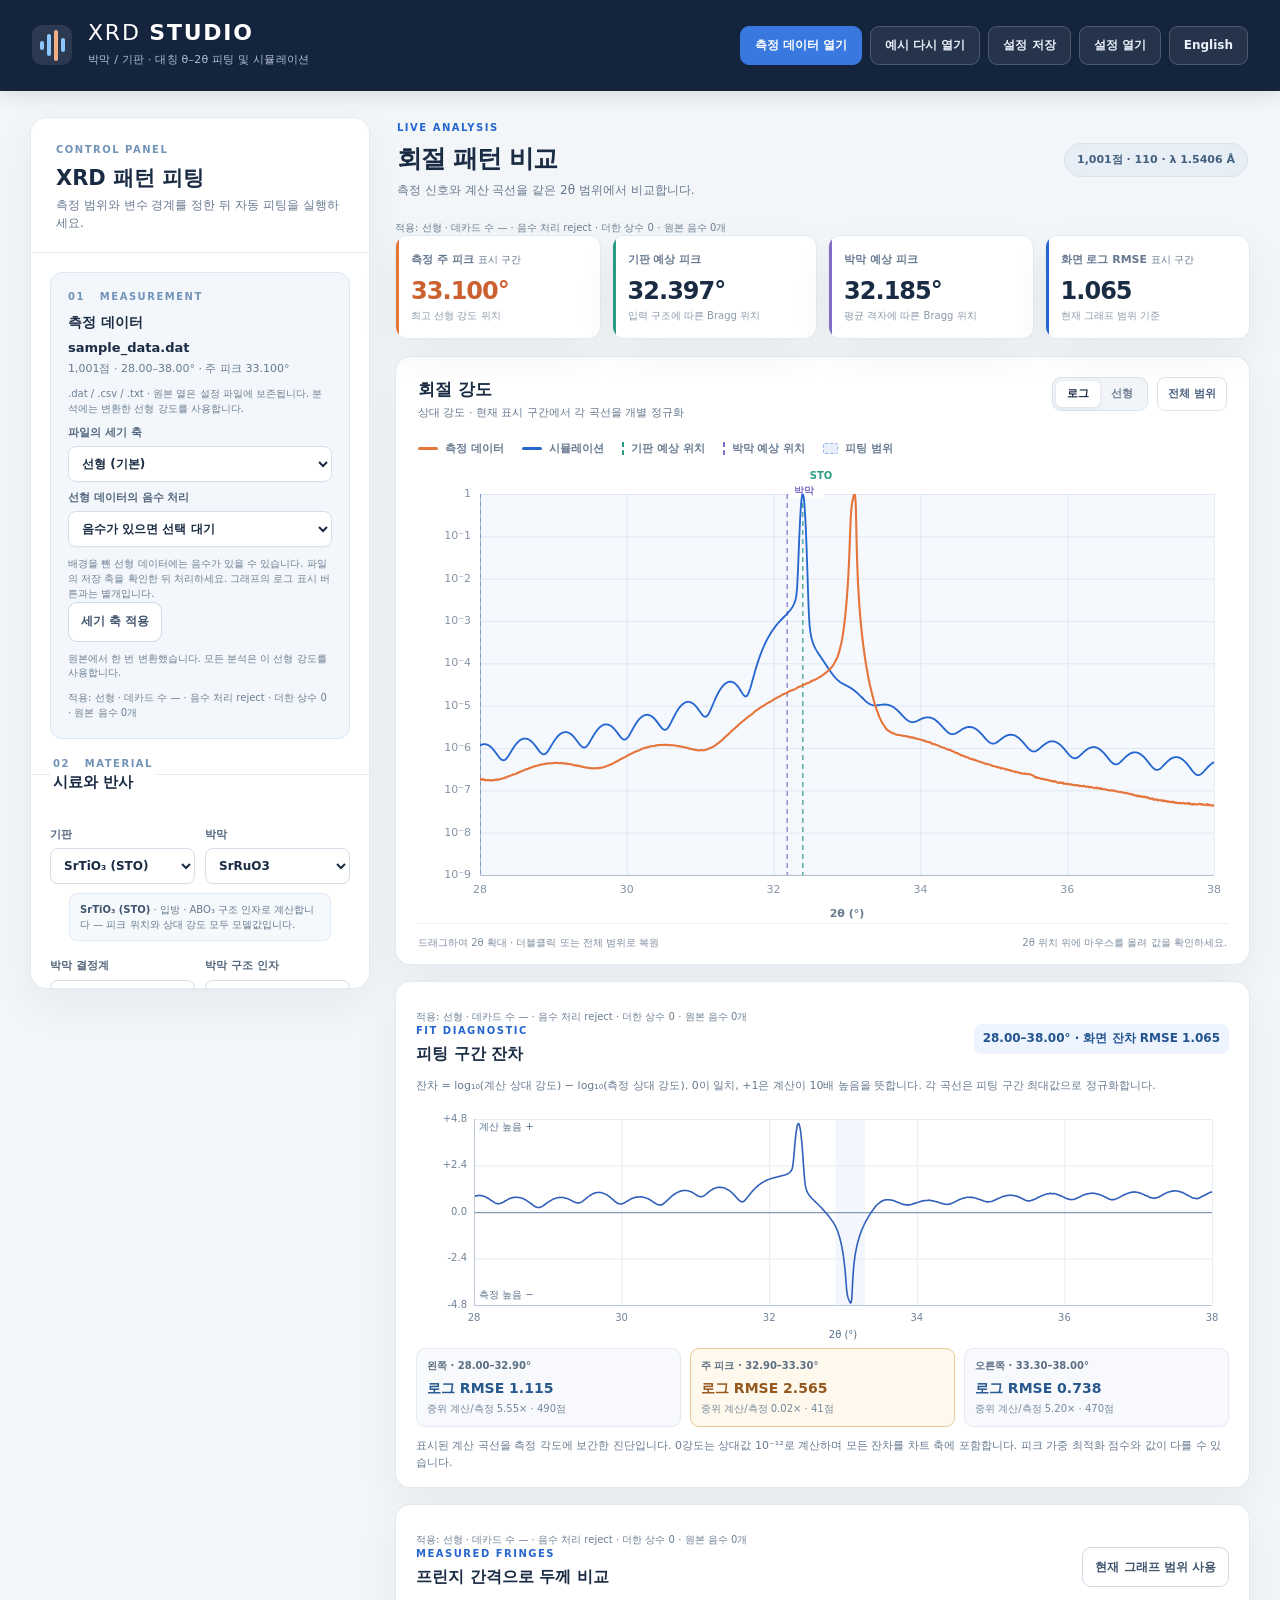
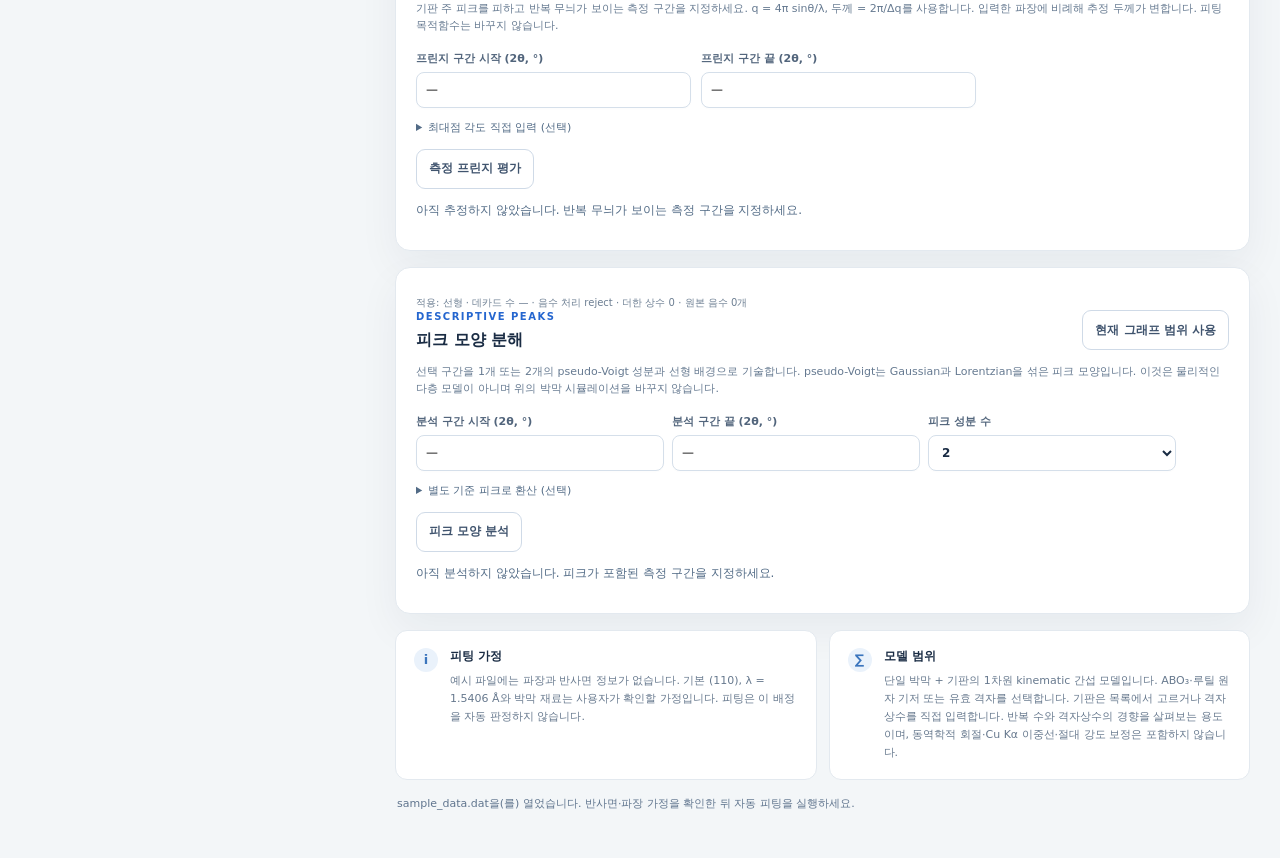
==== commit 52f60383: "Build intensity-axis import controls and verify signed-data workflows" ====
--- a/assets/xrd/index.html
+++ b/assets/xrd/index.html
@@ -12,6 +12,7 @@
   <script src="xrd_fit.js" defer></script>
   <script src="xrd_fringes.js" defer></script>
   <script src="xrd_peaks.js" defer></script>
+  <script src="xrd_intensity.js" defer></script>
   <script src="xrd_local.js" defer></script>
   <script src="app.js" defer></script>
 </head>
@@ -49,7 +50,16 @@
         <h2 id="data-title">측정 데이터</h2>
         <div class="file-name" id="dataName">예시 데이터를 불러오는 중…</div>
         <div class="file-meta" id="dataMeta">2θ(°), 강도 · 2열 파일</div>
-        <p class="small-note">.dat / .csv / .txt · 원본 강도는 저장 및 내보내기에 보존됩니다.</p>
+        <p class="small-note">.dat / .csv / .txt · 원본 열은 설정 파일에 보존됩니다. 분석에는 변환한 선형 강도를 사용합니다.</p>
+        <label class="field">파일의 세기 축<select id="intensity_scale"><option value="linear">선형 (기본)</option><option value="log10">log₁₀(I)</option><option value="log10_normalized">정규화된 log₁₀(I)</option></select></label>
+        <label class="field" id="intensityDecadesField" hidden>로그 범위 (데카드 수)<input id="intensity_decades" type="number" min="1" max="20" step="any" value="8"></label>
+        <p class="small-note" id="intensityDecadesNote" hidden>8은 출발값이며 추정값이 아닙니다. 내보낼 때 사용한 데카드 수를 입력하세요. 정규화에서 잃은 절대 세기는 복원되지 않습니다.</p>
+        <label class="field" id="negativePolicyField">선형 데이터의 음수 처리<select id="negative_policy"><option value="reject">음수가 있으면 선택 대기</option><option value="clip">음수를 0으로 (clip)</option><option value="shift">최솟값을 0으로 이동 (shift)</option></select></label>
+        <p class="small-note">배경을 뺀 선형 데이터에는 음수가 있을 수 있습니다. 파일의 저장 축을 확인한 뒤 처리하세요. 그래프의 로그 표시 버튼과는 별개입니다.</p>
+        <p class="small-note" id="intensityHint" hidden>정규화된 log 축일 수 있습니다. 자동 변환하지 않습니다. 저장 축과 데카드 수를 확인하세요.</p>
+        <button class="button outline" id="applyIntensity" type="button">세기 축 적용</button>
+        <p class="small-note" id="intensityStatus" role="status" aria-live="polite">선형 강도가 기본입니다.</p>
+        <p class="small-note intensity-provenance" id="intensitySummary">적용된 세기 변환 없음</p>
       </section>
 
       <form id="settingsForm" novalidate>
@@ -233,14 +243,16 @@
         <div class="scan-badge" id="scanBadge">계산 준비 중</div>
       </div>
 
+      <p class="small-note intensity-provenance">적용된 세기 변환 없음</p>
       <div class="metrics" aria-label="주요 결과">
-        <div class="metric-card observed"><div class="metric-label">측정 주 피크 <span>표시 구간</span></div><div class="metric-value" id="observedPeak">—</div><div class="metric-hint">최고 원본 강도 위치</div></div>
+        <div class="metric-card observed"><div class="metric-label">측정 주 피크 <span>표시 구간</span></div><div class="metric-value" id="observedPeak">—</div><div class="metric-hint">최고 선형 강도 위치</div></div>
         <div class="metric-card substrate"><div class="metric-label">기판 예상 피크</div><div class="metric-value" id="substratePeak">—</div><div class="metric-hint">입력 구조에 따른 Bragg 위치</div></div>
         <div class="metric-card film"><div class="metric-label">박막 예상 피크</div><div class="metric-value" id="filmPeak">—</div><div class="metric-hint">평균 격자에 따른 Bragg 위치</div></div>
         <div class="metric-card error"><div class="metric-label">화면 로그 RMSE <span>표시 구간</span></div><div class="metric-value" id="logRmse">—</div><div class="metric-hint">현재 그래프 범위 기준</div></div>
       </div>
 
       <section class="fit-result" id="fitResult" aria-labelledby="fit-result-title" hidden>
+        <p class="small-note intensity-provenance">적용된 세기 변환 없음</p>
         <div class="fit-result-top"><div><div class="eyebrow blue">BEST FIT</div><h3 id="fit-result-title">자동 피팅 결과</h3></div><span id="fitResultRange">—</span></div>
         <p class="fit-stale" id="fitStale" hidden>설정이 변경되었습니다. 아래 값은 이전 피팅 결과입니다. 변경한 설정으로 피팅을 다시 실행하세요.</p>
         <div class="fit-result-grid">
@@ -297,6 +309,7 @@
       </section>
 
       <section class="residual-card" id="residualCard" aria-labelledby="residual-title" hidden>
+        <p class="small-note intensity-provenance">적용된 세기 변환 없음</p>
         <div class="residual-heading"><div><div class="eyebrow blue">FIT DIAGNOSTIC</div><h3 id="residual-title">피팅 구간 잔차</h3></div><strong id="residualOverall">—</strong></div>
         <p class="residual-explanation">잔차 = log₁₀(계산 상대 강도) − log₁₀(측정 상대 강도). 0이 일치, +1은 계산이 10배 높음을 뜻합니다. 각 곡선은 피팅 구간 최대값으로 정규화합니다.</p>
         <div class="residual-plot-wrap" id="residualPlotWrap"><canvas id="residualCanvas" role="img" aria-label="피팅 범위의 각도별 계산 대 측정 로그 강도 잔차"></canvas></div>
@@ -305,6 +318,7 @@
       </section>
 
       <section class="fringe-card" id="fringeCard" aria-labelledby="fringe-title">
+        <p class="small-note intensity-provenance">적용된 세기 변환 없음</p>
         <div class="residual-heading"><div><div class="eyebrow blue">MEASURED FRINGES</div><h3 id="fringe-title">프린지 간격으로 두께 비교</h3></div><button class="button outline" id="fringeUseVisible" type="button">현재 그래프 범위 사용</button></div>
         <p class="residual-explanation">기판 주 피크를 피하고 반복 무늬가 보이는 측정 구간을 지정하세요. q = 4π sinθ/λ, 두께 = 2π/Δq를 사용합니다. 입력한 파장에 비례해 추정 두께가 변합니다. 피팅 목적함수는 바꾸지 않습니다.</p>
         <div class="field-grid two fringe-roi">
@@ -323,6 +337,7 @@
       </section>
 
       <section class="fringe-card peak-card" id="peakCard" aria-labelledby="peak-title">
+        <p class="small-note intensity-provenance">적용된 세기 변환 없음</p>
         <div class="residual-heading"><div><div class="eyebrow blue">DESCRIPTIVE PEAKS</div><h3 id="peak-title">피크 모양 분해</h3></div><button class="button outline" id="peakUseVisible" type="button">현재 그래프 범위 사용</button></div>
         <p class="residual-explanation">선택 구간을 1개 또는 2개의 pseudo-Voigt 성분과 선형 배경으로 기술합니다. pseudo-Voigt는 Gaussian과 Lorentzian을 섞은 피크 모양입니다. 이것은 물리적인 다층 모델이 아니며 위의 박막 시뮬레이션을 바꾸지 않습니다.</p>
         <div class="field-grid three peak-inputs">
